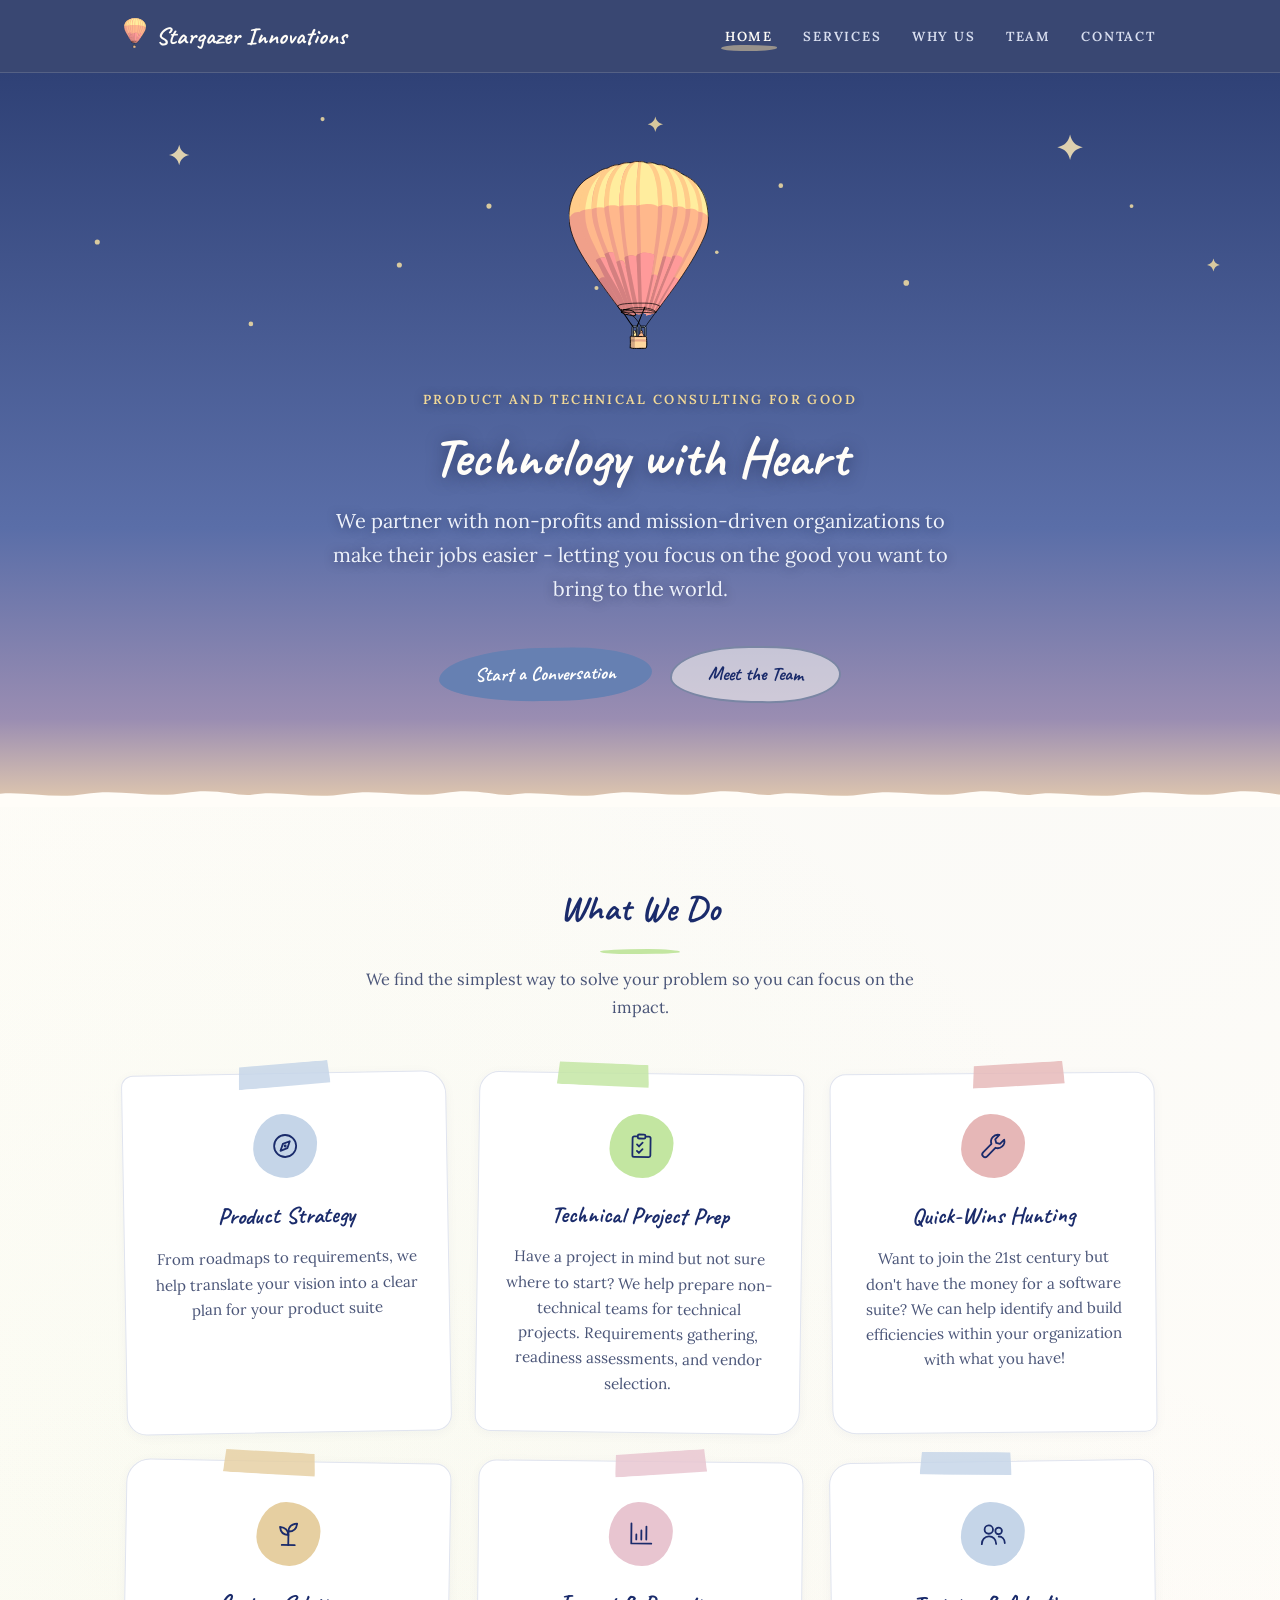
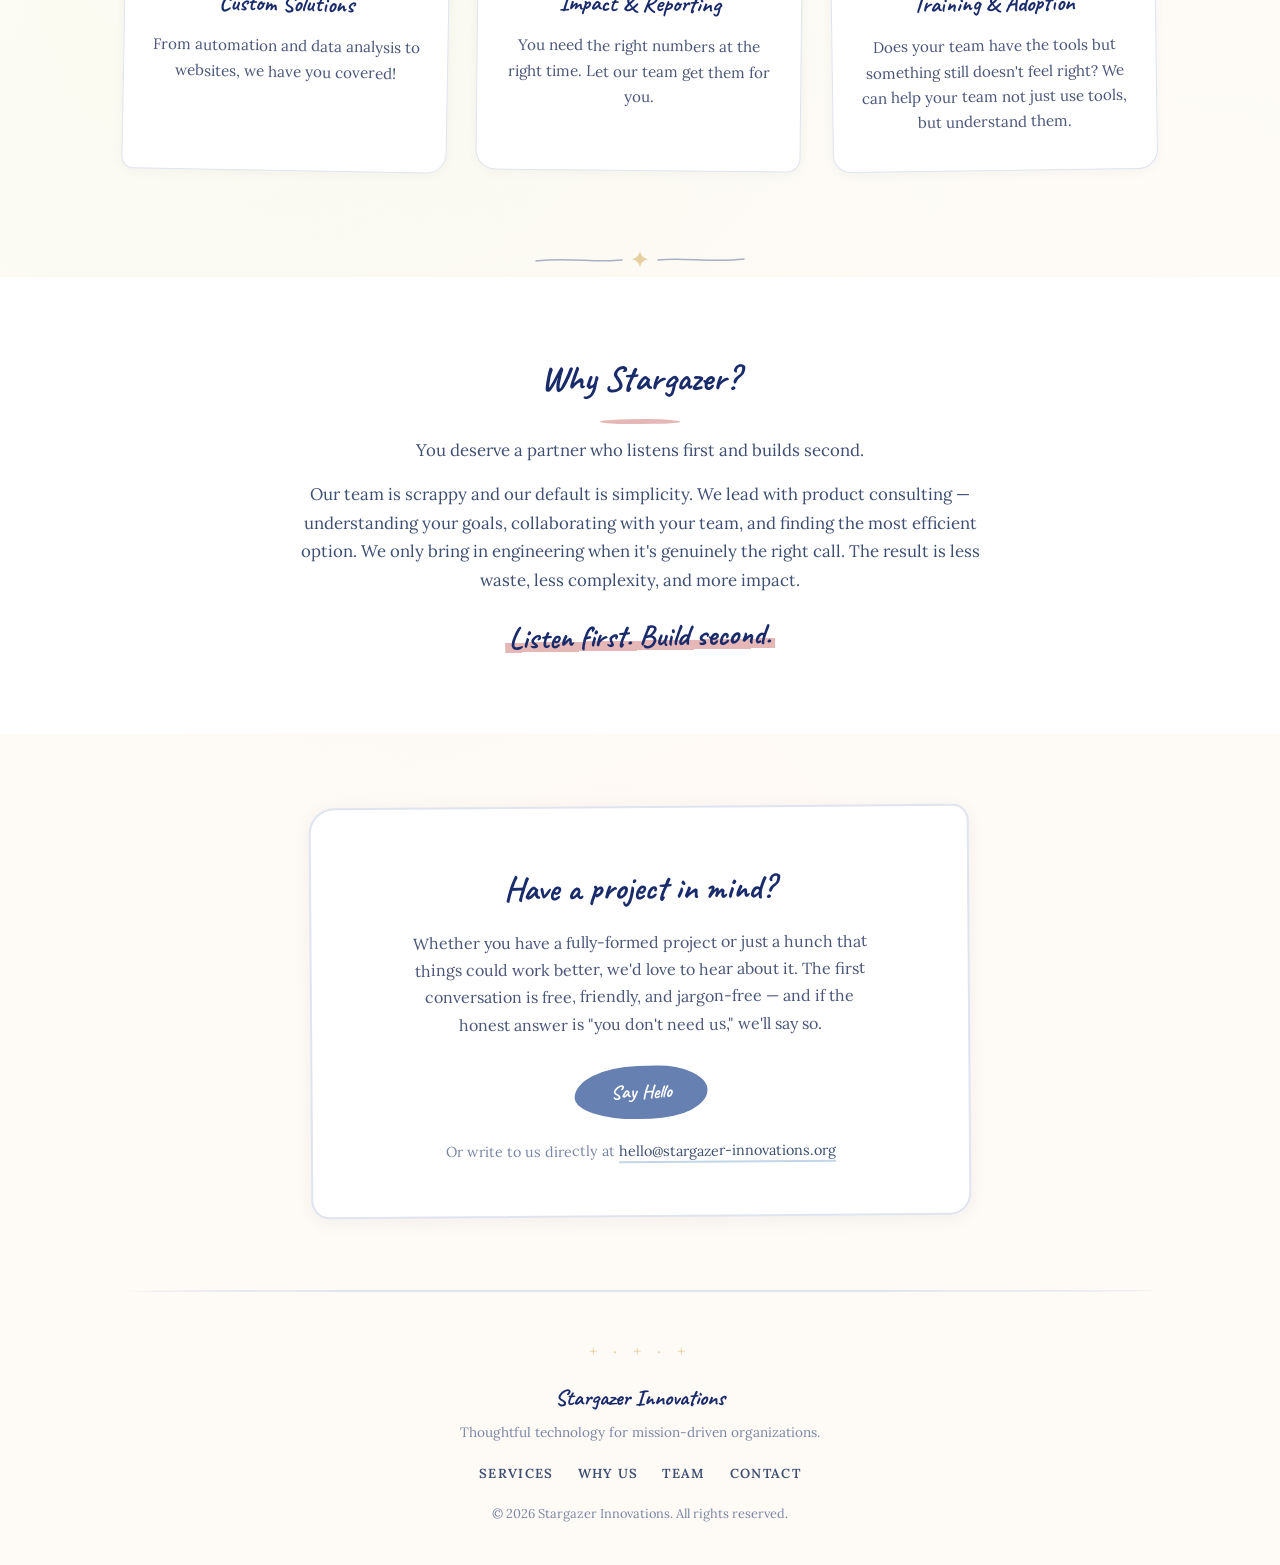
==== index.html @ 3561810f "Update index.html Updating Why Stargazer" ====
<!DOCTYPE html>
<html lang="en">
<head>
  <meta charset="UTF-8">
  <meta name="viewport" content="width=device-width, initial-scale=1.0">
  <title>Stargazer Innovations — Thoughtful Tech for Mission-Driven Organizations</title>
  <meta name="description" content="Stargazer Innovations is a technical consulting firm helping non-profits turn vision into reality through product strategy and purposeful technology.">
  <link rel="canonical" href="https://stargazer-innovations.org/">
  <meta property="og:type" content="website">
  <meta property="og:site_name" content="Stargazer Innovations">
  <meta property="og:title" content="Stargazer Innovations — Thoughtful Tech for Mission-Driven Organizations">
  <meta property="og:description" content="A technical consulting firm helping non-profits turn vision into reality through product strategy and purposeful technology.">
  <meta property="og:url" content="https://stargazer-innovations.org/">
  <link rel="icon" type="image/svg+xml" href="images/logo-placeholder.svg">
  <link rel="preconnect" href="https://fonts.googleapis.com">
  <link rel="preconnect" href="https://fonts.gstatic.com" crossorigin>
  <link href="https://fonts.googleapis.com/css2?family=Caveat:wght@400;700&family=Lora:ital,wght@0,400;0,600;0,700;1,400&display=swap" rel="stylesheet">
  <link rel="stylesheet" href="css/style.css">
</head>
<body>

  <a class="skip-link" href="#main">Skip to content</a>

  <!-- ========== Nav ========== -->
  <header>
    <nav class="site-nav" aria-label="Main">
      <a href="index.html" class="logo">
        <img src="images/logo-placeholder.svg" alt="">
        <span>Stargazer Innovations</span>
      </a>
      <ul class="nav-links">
        <li><a href="index.html" aria-current="page">Home</a></li>
        <li><a href="#services">Services</a></li>
        <li><a href="#why">Why Us</a></li>
        <li><a href="team.html">Team</a></li>
        <li><a href="#contact">Contact</a></li>
      </ul>
    </nav>
  </header>

  <main id="main">

  <!-- ========== Hero ========== -->
  <section class="hero">
    <div class="hero-stars" aria-hidden="true">
      <svg viewBox="0 0 1000 300" preserveAspectRatio="xMidYMin meet" xmlns="http://www.w3.org/2000/svg">
        <path class="star star--bright" d="M140 56 C141 60.6 143.4 63 148 64 C143.4 65 141 67.4 140 72 C139 67.4 136.6 65 132 64 C136.6 63 139 60.6 140 56 Z"/>
        <path class="star" d="M512 34 C512.7 37.4 514.5 39.2 518 40 C514.5 40.8 512.7 42.6 512 46 C511.3 42.6 509.5 40.8 506 40 C509.5 39.2 511.3 37.4 512 34 Z"/>
        <path class="star star--bright" d="M836 48 C837.2 53.7 840.2 56.7 846 58 C840.2 59.3 837.2 62.3 836 68 C834.8 62.3 831.8 59.3 826 58 C831.8 56.7 834.8 53.7 836 48 Z"/>
        <path class="star" d="M948 145 C948.6 147.9 950.1 149.4 953 150 C950.1 150.6 948.6 152.1 948 155 C947.4 152.1 945.9 150.6 943 150 C945.9 149.4 947.4 147.9 948 145 Z"/>
        <circle class="star" cx="76" cy="132" r="2"/>
        <circle class="star" cx="252" cy="36" r="1.6"/>
        <circle class="star" cx="382" cy="104" r="2"/>
        <circle class="star" cx="610" cy="88" r="1.8"/>
        <circle class="star" cx="708" cy="164" r="2.2"/>
        <circle class="star" cx="884" cy="104" r="1.5"/>
        <circle class="star" cx="466" cy="168" r="1.6"/>
        <circle class="star" cx="196" cy="196" r="1.8"/>
        <circle class="star" cx="560" cy="140" r="1.4"/>
        <circle class="star" cx="312" cy="150" r="2"/>
      </svg>
    </div>
    <div class="hero-clouds" aria-hidden="true">
      <svg width="0" height="0" style="position:absolute" xmlns="http://www.w3.org/2000/svg">
      <defs>
        <linearGradient id="cloud-grad-1" x1="0" y1="0" x2="0" y2="1">
          <stop offset="0" stop-color="#B3A8B1"/>
          <stop offset="0.55" stop-color="#CCBBBA"/>
          <stop offset="1" stop-color="#DEC5B2"/>
        </linearGradient>
        <linearGradient id="cloud-grad-2" x1="0" y1="0" x2="0" y2="1">
          <stop offset="0" stop-color="#ABA3B0"/>
          <stop offset="0.55" stop-color="#BFB3B8"/>
          <stop offset="1" stop-color="#D5BFB1"/>
        </linearGradient>
        <linearGradient id="cloud-grad-3" x1="0" y1="0" x2="0" y2="1">
          <stop offset="0" stop-color="#B1A7B3"/>
          <stop offset="0.55" stop-color="#C7B7BB"/>
          <stop offset="1" stop-color="#D9C1B3"/>
        </linearGradient>
        <linearGradient id="cloud-grad-4" x1="0" y1="0" x2="0" y2="1">
          <stop offset="0" stop-color="#A19BAC"/>
          <stop offset="0.55" stop-color="#B0A7B2"/>
          <stop offset="1" stop-color="#C8B6AE"/>
        </linearGradient>
        <linearGradient id="cloud-grad-5" x1="0" y1="0" x2="0" y2="1">
          <stop offset="0" stop-color="#A6A0B1"/>
          <stop offset="0.55" stop-color="#B7ADB8"/>
          <stop offset="1" stop-color="#CDBAB2"/>
        </linearGradient>
        <linearGradient id="cloud-grad-6" x1="0" y1="0" x2="0" y2="1">
          <stop offset="0" stop-color="#ADA1B3"/>
          <stop offset="0.55" stop-color="#BAABB8"/>
          <stop offset="1" stop-color="#CBB6B3"/>
        </linearGradient>
        <linearGradient id="cloud-grad-7" x1="0" y1="0" x2="0" y2="1">
          <stop offset="0" stop-color="#8F8DA4"/>
          <stop offset="0.55" stop-color="#9894A8"/>
          <stop offset="1" stop-color="#B3A6A8"/>
        </linearGradient>
        <linearGradient id="cloud-grad-8" x1="0" y1="0" x2="0" y2="1">
          <stop offset="0" stop-color="#8E90AD"/>
          <stop offset="0.55" stop-color="#9596B0"/>
          <stop offset="1" stop-color="#ACA4AE"/>
        </linearGradient>
        <linearGradient id="cloud-grad-9" x1="0" y1="0" x2="0" y2="1">
          <stop offset="0" stop-color="#7D82A4"/>
          <stop offset="0.55" stop-color="#8186A6"/>
          <stop offset="1" stop-color="#9894A6"/>
        </linearGradient>
        <linearGradient id="cloud-grad-giant" x1="0" y1="0" x2="0" y2="1">
          <stop offset="0" stop-color="#B5AAB2"/>
          <stop offset="0.55" stop-color="#D0BFBC"/>
          <stop offset="1" stop-color="#E1C7B2"/>
        </linearGradient>
      </defs>
        <symbol id="cloud-shape" viewBox="0 0 140 60">
          <path d="M18 48 C 9 48 3 41 5 34 C 7 28 13 24 19 25 C 19 16 27 9 36 11 C 40 4 51 2 58 8 C 64 3 75 4 80 11 C 89 8 99 13 100 22 C 108 22 115 28 114 36 C 113 44 105 48 97 47 C 84 51 40 51 18 48 Z" stroke-width="1.5" stroke-linecap="round" stroke-linejoin="round"/>
        </symbol>
      </svg>
      <div class="hero-cloud hero-cloud--1"><svg viewBox="0 0 140 60"><use href="#cloud-shape"/></svg></div>
      <div class="hero-cloud hero-cloud--2"><svg viewBox="0 0 140 60"><use href="#cloud-shape"/></svg></div>
      <div class="hero-cloud hero-cloud--3"><svg viewBox="0 0 140 60"><use href="#cloud-shape"/></svg></div>
      <div class="hero-cloud hero-cloud--4"><svg viewBox="0 0 140 60"><use href="#cloud-shape"/></svg></div>
      <div class="hero-cloud hero-cloud--5"><svg viewBox="0 0 140 60"><use href="#cloud-shape"/></svg></div>
      <div class="hero-cloud hero-cloud--6"><svg viewBox="0 0 140 60"><use href="#cloud-shape"/></svg></div>
      <div class="hero-cloud hero-cloud--7"><svg viewBox="0 0 140 60"><use href="#cloud-shape"/></svg></div>
      <div class="hero-cloud hero-cloud--8"><svg viewBox="0 0 140 60"><use href="#cloud-shape"/></svg></div>
      <div class="hero-cloud hero-cloud--9"><svg viewBox="0 0 140 60"><use href="#cloud-shape"/></svg></div>
      <div class="hero-cloud hero-cloud--giant"><svg viewBox="0 0 140 60"><use href="#cloud-shape"/></svg></div>
    </div>
    <img
      src="images/logo-placeholder.svg"
      alt="A hand-drawn hot air balloon drifting upward"
      class="balloon-logo"
    >
    <p class="kicker">Product and Technical consulting for Good</p>
    <h1>Technology with Heart</h1>
    <p class="tagline">
      We partner with non-profits and mission-driven organizations to make their jobs easier 
      - letting you focus on the good you want to bring to the world.
    </p>
    <div class="hero-actions">
      <a href="#contact" class="cta-btn">Start a Conversation</a>
      <a href="team.html" class="cta-btn cta-btn--ghost">Meet the Team</a>
    </div>
  </section>

  <!-- ========== Services ========== -->
  <section class="services" id="services">
    <div class="container">
      <h2 class="section-title">What We Do</h2>
      <p class="section-lede">
        We find the simplest way to solve your problem so you can focus on the impact.
      </p>
      <div class="card-grid">

        <div class="card">
          <div class="icon" aria-hidden="true">
            <svg viewBox="0 0 32 32" fill="none" stroke="currentColor" stroke-width="1.8" stroke-linecap="round" stroke-linejoin="round">
              <circle cx="16" cy="16" r="11"/>
              <path d="M20.7 11.3 L18.2 18.2 L11.3 20.7 L13.8 13.8 Z"/>
              <circle cx="16" cy="16" r="0.6" fill="currentColor"/>
            </svg>
          </div>
          <h3>Product Strategy</h3>
          <p>
            From roadmaps to requirements, we help translate 
            your vision into a clear plan for your product suite
          </p>
        </div>

        <div class="card">
          <div class="icon" aria-hidden="true">
            <svg viewBox="0 0 32 32" fill="none" stroke="currentColor" stroke-width="1.8" stroke-linecap="round" stroke-linejoin="round">
              <path d="M11.5 6.5 H8.6 C7.7 6.5 7 7.2 7 8.1 V25.4 C7 26.3 7.7 27 8.6 27 H23.4 C24.3 27 25 26.3 25 25.4 V8.1 C25 7.2 24.3 6.5 23.4 6.5 H20.5"/>
              <rect x="12.2" y="4.5" width="7.6" height="4" rx="1.3"/>
              <path d="M11.5 14.5 l2 2 l3.6 -3.8"/>
              <path d="M11.5 21 l2 2 l3.6 -3.8"/>
            </svg>
          </div>
          <h3>Technical Project Prep</h3>
          <p>
            Have a project in mind but not sure where to start? 
            We help prepare non-technical teams for technical projects. 
            Requirements gathering, readiness assessments, and vendor selection.
          </p>
        </div>

        <div class="card">
          <div class="icon" aria-hidden="true">
            <svg viewBox="0 0 32 32" fill="none" stroke="currentColor" stroke-width="1.8" stroke-linecap="round" stroke-linejoin="round">
              <path d="M27.2 9.8 a6.8 6.8 0 0 1 -8.9 8 L10 26.2 a2.8 2.8 0 0 1 -4 -4 l8.4 -8.3 a6.8 6.8 0 0 1 8 -8.9 l-4.2 4.3 1 3.7 3.7 1 Z"/>
            </svg>
          </div>
          <h3>Quick-Wins Hunting</h3>
          <p>
            Want to join the 21st century but don't have the money 
            for a software suite? We can help identify and build 
            efficiencies within your organization with what you have!
          </p>
        </div>

        <div class="card">
          <div class="icon" aria-hidden="true">
            <svg viewBox="0 0 32 32" fill="none" stroke="currentColor" stroke-width="1.8" stroke-linecap="round" stroke-linejoin="round">
              <path d="M16 27 C 16 21 16 17 16 13.5"/>
              <path d="M16 17 C 11.2 17 8 14 7.5 9 C 12.3 9.5 15.6 12.2 16 17 Z"/>
              <path d="M16 13.5 C 16 9 19 6 24.5 5.5 C 24 11 20.5 13.5 16 13.5 Z"/>
              <path d="M9.5 27 h13"/>
            </svg>
          </div>
          <h3>Custom Solutions</h3>
          <p>
            From automation and data analysis to websites, 
            we have you covered!
          </p>
        </div>

        <div class="card">
          <div class="icon" aria-hidden="true">
            <svg viewBox="0 0 32 32" fill="none" stroke="currentColor" stroke-width="1.8" stroke-linecap="round" stroke-linejoin="round">
              <path d="M6.5 5.5 V25.5 H26.5"/>
              <path d="M11.5 21.5 v-5"/>
              <path d="M16.5 21.5 v-9"/>
              <path d="M21.5 21.5 v-13"/>
            </svg>
          </div>
          <h3>Impact &amp; Reporting</h3>
          <p>
            You need the right numbers at the right time. 
            Let our team get them for you.
          </p>
        </div>

        <div class="card">
          <div class="icon" aria-hidden="true">
            <svg viewBox="0 0 32 32" fill="none" stroke="currentColor" stroke-width="1.8" stroke-linecap="round" stroke-linejoin="round">
              <circle cx="12" cy="11.5" r="4.2"/>
              <path d="M4.8 26 C 4.8 21.3 7.9 18.3 12 18.3 C 16.1 18.3 19.2 21.3 19.2 26"/>
              <circle cx="21.8" cy="13" r="3.3"/>
              <path d="M21.8 18.6 C 25.3 18.6 27.8 21.4 27.8 25.2"/>
            </svg>
          </div>
          <h3>Training &amp; Adoption</h3>
          <p>
            Does your team have the tools but something still 
            doesn't feel right? We can help your team not just 
            use tools, but understand them.
          </p>
        </div>

      </div>
    </div>
  </section>

  <div class="sparkle-divider" aria-hidden="true">
    <svg viewBox="0 0 220 26" fill="none" xmlns="http://www.w3.org/2000/svg">
      <path d="M6 14 C 38 10, 66 16, 92 13" stroke="currentColor" stroke-width="1.5" stroke-linecap="round"/>
      <path d="M128 13 C 154 10, 182 16, 214 12" stroke="currentColor" stroke-width="1.5" stroke-linecap="round"/>
      <path class="divider-star" d="M110 4 C 111 8.7 113.4 11.1 118 12.2 C 113.4 13.3 111 15.7 110 20.4 C 109 15.7 106.6 13.3 102 12.2 C 106.6 11.1 109 8.7 110 4 Z"/>
    </svg>
  </div>

  <!-- ========== Why Us ========== -->
  <section class="why" id="why">
    <div class="container">
      <h2 class="section-title">Why Stargazer?</h2>
      <div class="why-content">
        <p>
          You deserve a partner 
          who listens first and builds second.
        </p>
        <p>
          Our team is scrappy and our default is simplicity. We lead with product 
          consulting — understanding your goals, collaborating with your team, and 
          finding the most efficient option. We only bring in engineering 
          when it's genuinely the right call. The result is less waste, less complexity, and more impact.
        </p>
        <p class="why-motto"><span class="underline-salmon">Listen first. Build second.</span></p>
      </div>
    </div>
  </section>

  <!-- ========== Contact ========== -->
  <section class="contact" id="contact">
    <div class="container">
      <div class="contact-card">
        <h2>Have a project in mind?</h2>
        <p>
          Whether you have a fully-formed project or just a hunch that things could work better, 
          we'd love to hear about it. The first conversation is free, friendly, and jargon-free 
          — and if the honest answer is "you don't need us," we'll say so.
        </p>
        <a href="mailto:hello@stargazer-innovations.org" class="cta-btn">Say Hello</a>
        <span class="email-note">
          Or write to us directly at
          <a href="mailto:hello@stargazer-innovations.org">hello@stargazer-innovations.org</a>
        </span>
      </div>
    </div>
  </section>

  </main>

  <!-- ========== Footer ========== -->
  <footer class="site-footer">
    <div class="footer-stars" aria-hidden="true">+ &middot; + &middot; +</div>
    <p class="footer-wordmark">Stargazer Innovations</p>
    <p class="footer-tagline">Thoughtful technology for mission-driven organizations.</p>
    <ul class="footer-nav">
      <li><a href="index.html#services">Services</a></li>
      <li><a href="index.html#why">Why Us</a></li>
      <li><a href="team.html">Team</a></li>
      <li><a href="mailto:hello@stargazer-innovations.org">Contact</a></li>
    </ul>
    <p class="copyright">&copy; 2026 Stargazer Innovations. All rights reserved.</p>
  </footer>

</body>
</html>
---- css/style.css ----
/* ===== Palette (Squeak/Smalltalk 6.0 Morphic) ===== */
:root {
  --green:       #c3e6a1;  /* Workspace */
  --orange:      #e6cfa1;  /* Transcript */
  --pink:        #e8c5d0;  /* Browser */
  --blue:        #c5d5e8;  /* Inspector */
  --salmon:      #e6b7b7;  /* Debugger */
  --cream:       #FFFDF8;
  --midnight:    #1A2B6B;
  --midnight-light: #3D4E72;
  --midnight-muted: #4A5578;
  --midnight-faded: #7A86A4;
  --midnight-ghost: #A8B0C8;
  --blue-hover:  #6680b2;  /* Squeak focus ring */
  --blue-active: #5570a0;  /* CTA hover */
  --green-dark:  #9cca82;
  --divider:     #e0e4ef;
  --white:       #FFFFFF;

  --font-main: 'Lora', serif;
  --font-accent: 'Caveat', cursive;

  --max-width: 1080px;
  --nav-height: 72px;
}

/* ===== Reset & Base ===== */
*, *::before, *::after {
  margin: 0;
  padding: 0;
  box-sizing: border-box;
}

html {
  scroll-behavior: smooth;
  scroll-padding-top: calc(var(--nav-height) + 16px);
}

body {
  font-family: var(--font-main);
  color: var(--midnight);
  background: var(--cream);
  background-image:
    radial-gradient(circle at 20% 50%, rgba(195, 230, 161, 0.08) 0%, transparent 50%),
    radial-gradient(circle at 80% 20%, rgba(197, 213, 232, 0.08) 0%, transparent 50%),
    radial-gradient(circle at 50% 80%, rgba(230, 183, 183, 0.06) 0%, transparent 50%);
  line-height: 1.7;
  -webkit-font-smoothing: antialiased;
}

::selection {
  background: var(--blue);
  color: var(--midnight);
}

img {
  max-width: 100%;
  display: block;
}

a {
  color: var(--midnight);
  text-decoration: none;
  transition: color 0.2s;
}

a:hover {
  color: var(--blue-hover);
}

:focus-visible {
  outline: 2px solid var(--blue-hover);
  outline-offset: 3px;
  border-radius: 4px;
}

/* ===== Utility ===== */
.container {
  max-width: var(--max-width);
  margin: 0 auto;
  padding: 0 24px;
}

.sr-only {
  position: absolute;
  width: 1px;
  height: 1px;
  padding: 0;
  margin: -1px;
  overflow: hidden;
  clip: rect(0, 0, 0, 0);
  border: 0;
}

.skip-link {
  position: absolute;
  top: -48px;
  left: 16px;
  z-index: 100;
  padding: 10px 18px;
  background: var(--cream);
  color: var(--midnight);
  border-radius: 8px 14px 10px 12px;
  font-size: 0.9rem;
  transition: top 0.2s;
}

.skip-link:focus {
  top: 12px;
  color: var(--midnight);
}

/* ===== Navigation ===== */
header {
  position: sticky;
  top: 0;
  z-index: 50;
  background: rgba(41, 56, 102, 0.92);
  backdrop-filter: blur(8px);
  -webkit-backdrop-filter: blur(8px);
  border-bottom: 1px solid rgba(255, 253, 248, 0.14);
}

.site-nav {
  height: var(--nav-height);
  display: flex;
  align-items: center;
  justify-content: space-between;
  padding: 0 24px;
  max-width: var(--max-width);
  margin: 0 auto;
}

.site-nav .logo {
  display: flex;
  align-items: center;
  gap: 10px;
  font-family: var(--font-accent);
  font-weight: 700;
  font-size: 1.5rem;
  color: var(--cream);
}

.site-nav .logo:hover {
  color: #f2d998;
}

.site-nav .logo img {
  height: 30px;
  width: auto;
  object-fit: contain;
  transform: translateY(-3px);
}

.site-nav .nav-links {
  list-style: none;
  display: flex;
  align-items: center;
  gap: 30px;
}

.site-nav .nav-links a {
  font-family: var(--font-main);
  font-weight: 600;
  font-size: 0.82rem;
  letter-spacing: 0.14em;
  text-transform: uppercase;
  color: #d9dff0;
  position: relative;
  padding: 4px 0;
}

.site-nav .nav-links a:hover {
  color: var(--cream);
}

.site-nav .nav-links a::after {
  content: '';
  position: absolute;
  bottom: -2px;
  left: -4px;
  right: -4px;
  height: 6px;
  background: var(--blue);
  opacity: 0;
  border-radius: 40% 60% 50% 40% / 60% 40% 60% 50%;
  transition: opacity 0.3s;
  z-index: -1;
}

.site-nav .nav-links a:hover::after {
  opacity: 0.45;
}

.site-nav .nav-links a[aria-current="page"] {
  color: var(--cream);
}

.site-nav .nav-links a[aria-current="page"]::after {
  opacity: 0.55;
  background: var(--orange);
}

/* ===== Hero ===== */
.hero {
  text-align: center;
  padding: 88px 24px 104px;
  position: relative;
  isolation: isolate;
  overflow: hidden;
  background: linear-gradient(180deg, #2f4176 0%, #5a6ea8 62%, #9a8db2 88%, #e5ccae 100%);
  --cloud-overshoot: 490px;
  --cloud-overshoot-giant: 720px;
}

/* Hand-drawn cream horizon along the bottom of the sky */
.hero::after {
  content: '';
  position: absolute;
  left: 0;
  right: 0;
  bottom: 0;
  height: 26px;
  background: url("data:image/svg+xml,%3Csvg xmlns='http://www.w3.org/2000/svg' viewBox='0 0 260 26'%3E%3Cpath d='M0 26 V14 C30 8 60 19 95 13 C130 7 160 18 195 12 C225 7 245 15 260 14 V26 Z' fill='%23FFFDF8'/%3E%3C/svg%3E") repeat-x bottom;
  background-size: 260px 26px;
  pointer-events: none;
}

/* First stars of the evening, behind the clouds */
.hero-stars {
  position: absolute;
  inset: 0;
  z-index: -2;
  pointer-events: none;
  user-select: none;
}

.hero-stars svg {
  display: block;
  width: 100%;
  height: auto;
}

.hero-stars .star {
  fill: #f4dfa2;
  opacity: 0.85;
  animation: star-twinkle 4.2s ease-in-out infinite;
}

.hero-stars .star--bright {
  fill: #fbe9b7;
}

/* Every star twinkles on its own period and phase — no unison */
.hero-stars .star:nth-child(1)  { animation-duration: 4.7s; animation-delay: -1.3s; }
.hero-stars .star:nth-child(2)  { animation-duration: 6.1s; animation-delay: -3.9s; }
.hero-stars .star:nth-child(3)  { animation-duration: 5.3s; animation-delay: -0.6s; }
.hero-stars .star:nth-child(4)  { animation-duration: 7.2s; animation-delay: -2.8s; }
.hero-stars .star:nth-child(5)  { animation-duration: 3.9s; animation-delay: -1.9s; }
.hero-stars .star:nth-child(6)  { animation-duration: 6.6s; animation-delay: -4.7s; }
.hero-stars .star:nth-child(7)  { animation-duration: 4.4s; animation-delay: -3.1s; }
.hero-stars .star:nth-child(8)  { animation-duration: 5.8s; animation-delay: -0.9s; }
.hero-stars .star:nth-child(9)  { animation-duration: 7.6s; animation-delay: -5.2s; }
.hero-stars .star:nth-child(10) { animation-duration: 4.1s; animation-delay: -2.3s; }
.hero-stars .star:nth-child(11) { animation-duration: 6.3s; animation-delay: -1.6s; }
.hero-stars .star:nth-child(12) { animation-duration: 5.1s; animation-delay: -4.2s; }
.hero-stars .star:nth-child(13) { animation-duration: 6.9s; animation-delay: -0.4s; }
.hero-stars .star:nth-child(14) { animation-duration: 4.9s; animation-delay: -2.9s; }

@keyframes star-twinkle {
  0%, 100% { opacity: 0.3; }
  50%      { opacity: 0.95; }
}

/* Drifting clouds behind the hero content */
.hero-clouds {
  position: absolute;
  inset: 0;
  z-index: -1;
  pointer-events: none;
  user-select: none;
}

/* Each cloud spawns just past its own width off-screen, so slow clouds
   don't waste visible-schedule time creeping through a shared dead zone */
.hero-cloud {
  position: absolute;
  animation: 540s linear infinite;
  will-change: transform;
}

/* Depth fade is painted in, not composited: solid pre-blended shades mean
   overlaps resolve purely by z-order, with no see-through stacking */
.hero-cloud svg {
  display: block;
  width: 100%;
  height: auto;
  fill: var(--cloud-fill, #D2C0BC);
  stroke: var(--cloud-stroke, #3D4E72);
}

/* Nearer (larger) clouds must always paint over farther (smaller) ones,
   so z-index follows the size ladder — DOM order can't be trusted for depth. */

/* A cloudy day: nine clouds share one 540s master period with entries
   staggered 60s apart — phase-locked, so the sky never empties and is
   usually 3-4 deep. Crossing time is inversely proportional to size
   (crossing seconds = 40500 / width): the 450px cloud drifts across in
   110 seconds, the 82px one creeps for over eight minutes. Sizes step
   geometrically (~1.4x) so each depth plane reads distinctly; repeated
   sizes are mirrored so they don't read as clones. */
.hero-cloud--1 {
  width: 450px;
  z-index: 9;
  left: -470px;
  top: 14%;
  --cloud-fill: url(#cloud-grad-1);
  --cloud-stroke: #3D4E73;
  animation-name: cloud-cross-450;
  animation-delay: -28s;
}

.hero-cloud--2 {
  width: 320px;
  z-index: 8;
  left: -340px;
  top: 38%;
  --cloud-fill: url(#cloud-grad-2);
  --cloud-stroke: #405178;
  animation-name: cloud-cross-320;
  animation-delay: -426s;
}

.hero-cloud--3 {
  width: 320px;
  z-index: 8;
  left: -340px;
  top: 68%;
  --cloud-fill: url(#cloud-grad-3);
  --cloud-stroke: #47567B;
  animation-name: cloud-cross-320;
  animation-delay: -186s;
}

.hero-cloud--4 {
  width: 230px;
  z-index: 7;
  left: -250px;
  top: 22%;
  --cloud-fill: url(#cloud-grad-4);
  --cloud-stroke: #3F5179;
  animation-name: cloud-cross-230;
  animation-delay: -6s;
}

.hero-cloud--5 {
  width: 230px;
  z-index: 7;
  left: -250px;
  top: 55%;
  --cloud-fill: url(#cloud-grad-5);
  --cloud-stroke: #465780;
  animation-name: cloud-cross-230;
  animation-delay: -306s;
}

.hero-cloud--6 {
  width: 165px;
  z-index: 6;
  left: -185px;
  top: 76%;
  --cloud-fill: url(#cloud-grad-6);
  --cloud-stroke: #60668B;
  animation-name: cloud-cross-165;
  animation-delay: -486s;
}

.hero-cloud--7 {
  width: 165px;
  z-index: 6;
  left: -185px;
  top: 12%;
  --cloud-fill: url(#cloud-grad-7);
  --cloud-stroke: #3E4F7B;
  animation-name: cloud-cross-165;
  animation-delay: -126s;
}

.hero-cloud--8 {
  width: 115px;
  z-index: 5;
  left: -135px;
  top: 47%;
  --cloud-fill: url(#cloud-grad-8);
  --cloud-stroke: #4A5C8B;
  animation-name: cloud-cross-115;
  animation-delay: -366s;
}

.hero-cloud--9 {
  width: 82px;
  z-index: 4;
  left: -102px;
  top: 30%;
  --cloud-fill: url(#cloud-grad-9);
  --cloud-stroke: #455888;
  animation-name: cloud-cross-82;
  animation-delay: -246s;
}

/* Mirror the size-twins */
.hero-cloud--3 svg,
.hero-cloud--5 svg,
.hero-cloud--7 svg {
  transform: scaleX(-1);
}

/* Stop %% = (27000 / width) / 360s */
@keyframes cloud-cross-450 {
  0%     { transform: translateX(0); }
  20.4%  { transform: translateX(calc(100vw + var(--cloud-overshoot, 490px))); }
  100%   { transform: translateX(calc(100vw + var(--cloud-overshoot, 490px))); }
}

@keyframes cloud-cross-320 {
  0%     { transform: translateX(0); }
  23.3%  { transform: translateX(calc(100vw + var(--cloud-overshoot, 490px))); }
  100%   { transform: translateX(calc(100vw + var(--cloud-overshoot, 490px))); }
}

@keyframes cloud-cross-230 {
  0%     { transform: translateX(0); }
  32.5%  { transform: translateX(calc(100vw + var(--cloud-overshoot, 490px))); }
  100%   { transform: translateX(calc(100vw + var(--cloud-overshoot, 490px))); }
}

@keyframes cloud-cross-165 {
  0%     { transform: translateX(0); }
  45.6%  { transform: translateX(calc(100vw + var(--cloud-overshoot, 490px))); }
  100%   { transform: translateX(calc(100vw + var(--cloud-overshoot, 490px))); }
}

@keyframes cloud-cross-115 {
  0%     { transform: translateX(0); }
  65.3%  { transform: translateX(calc(100vw + var(--cloud-overshoot, 490px))); }
  100%   { transform: translateX(calc(100vw + var(--cloud-overshoot, 490px))); }
}

@keyframes cloud-cross-82 {
  0%     { transform: translateX(0); }
  91.4%  { transform: translateX(calc(100vw + var(--cloud-overshoot, 490px))); }
  100%   { transform: translateX(calc(100vw + var(--cloud-overshoot, 490px))); }
}

/* The rare giant: a step above everything. It drifts across during the
   first 14% of a 5-minute loop, then waits off-screen — one element, so
   two giants can never be on screen at once. */
.hero-cloud--giant {
  width: 640px;
  z-index: 10;
  top: -2%;
  left: -660px;
  --cloud-fill: url(#cloud-grad-giant);
  --cloud-stroke: #3D4E72;
  animation-name: cloud-drift-rare;
  animation-duration: 450s;
  animation-delay: -360s;
}

@keyframes cloud-drift-rare {
  0%   { transform: translateX(0); }
  14%  { transform: translateX(calc(100vw + var(--cloud-overshoot-giant, 720px))); }
  100% { transform: translateX(calc(100vw + var(--cloud-overshoot-giant, 720px))); }
}

@keyframes cloud-drift {
  from { transform: translateX(0); }
  to   { transform: translateX(calc(100vw + 680px)); }
}

.hero .kicker {
  font-size: 0.82rem;
  font-weight: 600;
  letter-spacing: 0.18em;
  text-transform: uppercase;
  color: #f2d998;
  margin-bottom: 14px;
  text-shadow: 0 1px 8px rgba(26, 32, 68, 0.5);
}

.hero h1 {
  font-family: var(--font-accent);
  font-size: clamp(2.2rem, 5vw, 3.4rem);
  font-weight: 700;
  margin-bottom: 16px;
  color: var(--cream);
  line-height: 1.15;
  text-shadow: 0 2px 16px rgba(26, 32, 68, 0.55);
}

.hero .tagline {
  font-size: clamp(1.05rem, 2.5vw, 1.25rem);
  max-width: 620px;
  margin: 0 auto 40px;
  color: #eef2fb;
  text-shadow: 0 1px 10px rgba(26, 32, 68, 0.5);
}

.hero .balloon-logo {
  width: 140px;
  height: auto;
  margin: 0 auto 40px;
  transform: rotate(-2deg);
  animation: balloon-drift 10s ease-in-out infinite;
}

@keyframes balloon-drift {
  0%, 100% { transform: rotate(-2deg) translate(0, 0); }
  25%      { transform: rotate(-0.6deg) translate(6px, -13px); }
  50%      { transform: rotate(0.8deg) translate(-3px, -24px); }
  75%      { transform: rotate(-1.2deg) translate(-8px, -10px); }
}

.hero-actions {
  display: flex;
  justify-content: center;
  align-items: center;
  flex-wrap: wrap;
  gap: 18px;
}

/* ===== Buttons ===== */
.cta-btn {
  display: inline-block;
  padding: 14px 36px;
  background: var(--blue-hover);
  color: var(--white);
  border-radius: 50% 40% 45% 50% / 60% 50% 55% 45%;
  font-family: var(--font-accent);
  font-weight: 700;
  font-size: 1.2rem;
  line-height: 1.3;
  transition: background 0.2s, transform 0.2s, box-shadow 0.2s;
  transform: rotate(-1deg);
}

.cta-btn:hover {
  background: var(--blue-active);
  color: var(--white);
  transform: rotate(0deg) translateY(-2px);
  box-shadow: 0 6px 18px rgba(85, 112, 160, 0.25);
}

.cta-btn--ghost {
  background: rgba(255, 253, 248, 0.55);
  color: var(--midnight);
  border: 2px solid var(--midnight-faded);
  transform: rotate(0.8deg);
}

.cta-btn--ghost:hover {
  background: var(--cream);
  color: var(--midnight);
  border-color: var(--blue-hover);
  box-shadow: none;
}

/* ===== Section Shared ===== */
section {
  padding: 72px 0;
}

.section-title {
  font-family: var(--font-accent);
  font-size: 2.2rem;
  font-weight: 700;
  text-align: center;
  margin-bottom: 12px;
  position: relative;
}

.section-title::after {
  content: '';
  display: block;
  width: 80px;
  height: 5px;
  margin: 10px auto 0;
  border-radius: 60% 40% 50% 30% / 50% 60% 40% 50%;
}

.section-lede {
  text-align: center;
  max-width: 560px;
  margin: 0 auto 52px;
  color: var(--midnight-muted);
  font-size: 1.02rem;
}

/* Color-coded underlines per section */
.services .section-title::after { background: var(--green); }
.why      .section-title::after { background: var(--salmon); }
.team-section .section-title::after { background: var(--orange); }
.contact  .section-title::after { background: var(--blue); }

/* Hand-drawn sparkle dividers between sections */
.sparkle-divider {
  display: flex;
  justify-content: center;
  padding: 4px 0;
  color: var(--midnight-ghost);
  user-select: none;
}

.sparkle-divider svg {
  width: 220px;
  height: 26px;
}

.sparkle-divider .divider-star {
  fill: var(--orange);
  stroke: none;
}

/* ===== Service Cards ===== */
.card-grid {
  display: grid;
  grid-template-columns: repeat(auto-fit, minmax(280px, 1fr));
  gap: 28px;
}

.card {
  background: var(--white);
  padding: 40px 28px 36px;
  text-align: center;
  position: relative;
  border: 1px solid var(--divider);
  box-shadow: 0 2px 12px rgba(26, 43, 107, 0.04);
  transition: transform 0.3s, box-shadow 0.3s;
}

/* A strip of pastel "tape" holding each card to the page */
.card::before {
  content: '';
  position: absolute;
  top: -11px;
  width: 92px;
  height: 24px;
  opacity: 0.82;
  box-shadow: 0 1px 3px rgba(26, 43, 107, 0.1);
  clip-path: polygon(2% 6%, 98% 0%, 100% 94%, 0% 100%);
}

.card:nth-child(1) {
  border-radius: 12px 24px 16px 20px;
  transform: rotate(-1deg);
}
.card:nth-child(2) {
  border-radius: 20px 12px 24px 16px;
  transform: rotate(0.8deg);
}
.card:nth-child(3) {
  border-radius: 16px 20px 12px 24px;
  transform: rotate(-0.5deg);
}
.card:nth-child(4) {
  border-radius: 24px 16px 20px 12px;
  transform: rotate(1deg);
}
.card:nth-child(5) {
  border-radius: 18px 22px 14px 20px;
  transform: rotate(0.6deg);
}
.card:nth-child(6) {
  border-radius: 22px 14px 20px 18px;
  transform: rotate(-0.8deg);
}

.card:nth-child(1)::before {
  background: var(--blue);
  left: 50%;
  transform: translateX(-50%) rotate(-3deg);
}
.card:nth-child(2)::before {
  background: var(--green);
  left: 38%;
  transform: translateX(-50%) rotate(2.5deg);
}
.card:nth-child(3)::before {
  background: var(--salmon);
  left: 58%;
  transform: translateX(-50%) rotate(-2deg);
}
.card:nth-child(4)::before {
  background: var(--orange);
  left: 44%;
  transform: translateX(-50%) rotate(3deg);
}
.card:nth-child(5)::before {
  background: var(--pink);
  left: 56%;
  transform: translateX(-50%) rotate(-3.5deg);
}
.card:nth-child(6)::before {
  background: var(--blue);
  left: 42%;
  transform: translateX(-50%) rotate(2deg);
}

.card:hover {
  box-shadow: 0 8px 28px rgba(26, 43, 107, 0.09);
  transform: rotate(0deg) translateY(-3px);
}

.card .icon {
  width: 64px;
  height: 64px;
  margin: 0 auto 18px;
  display: flex;
  align-items: center;
  justify-content: center;
  color: var(--midnight);
  border-radius: 46% 54% 48% 52% / 55% 45% 55% 45%;
}

.card:nth-child(1) .icon { background: var(--blue); }
.card:nth-child(2) .icon { background: var(--green); }
.card:nth-child(3) .icon { background: var(--salmon); }
.card:nth-child(4) .icon { background: var(--orange); }
.card:nth-child(5) .icon { background: var(--pink); }
.card:nth-child(6) .icon { background: var(--blue); }

.card .icon svg {
  width: 32px;
  height: 32px;
}

.card h3 {
  font-family: var(--font-accent);
  font-size: 1.45rem;
  margin-bottom: 10px;
}

.card p {
  font-size: 0.95rem;
  color: var(--midnight-muted);
  line-height: 1.65;
}

/* ===== Why / Mission ===== */
.why {
  background: var(--white);
}

.why-content {
  max-width: 720px;
  margin: 0 auto;
  text-align: center;
  font-size: 1.05rem;
  color: var(--midnight-light);
}

.why-content p + p {
  margin-top: 16px;
}

.why-motto {
  font-family: var(--font-accent);
  font-size: 1.9rem;
  font-weight: 700;
  color: var(--midnight);
  margin-top: 36px;
  transform: rotate(-1deg);
}

.why-motto .underline-salmon {
  background: linear-gradient(transparent 62%, var(--salmon) 62%, var(--salmon) 88%, transparent 88%);
  padding: 0 4px;
}

/* ===== Contact / CTA ===== */
.contact-card {
  max-width: 660px;
  margin: 0 auto;
  background: var(--white);
  border: 2px solid var(--divider);
  border-radius: 26px 16px 22px 18px;
  padding: 52px 40px;
  text-align: center;
  transform: rotate(-0.4deg);
  box-shadow: 0 4px 20px rgba(26, 43, 107, 0.05);
}

.contact-card h2 {
  font-family: var(--font-accent);
  font-size: 2.1rem;
  font-weight: 700;
  margin-bottom: 12px;
}

.contact-card p {
  color: var(--midnight-muted);
  max-width: 460px;
  margin: 0 auto 28px;
}

.contact-card .email-note {
  display: block;
  margin-top: 20px;
  font-size: 0.9rem;
  color: var(--midnight-faded);
}

.contact-card .email-note a {
  color: var(--midnight-light);
  border-bottom: 2px solid var(--blue);
  padding-bottom: 1px;
}

.contact-card .email-note a:hover {
  color: var(--blue-hover);
}

/* ===== Team Page ===== */
.page-hero {
  padding-bottom: 72px;
}

.team-section {
  padding-top: 32px;
}

.team-grid {
  display: grid;
  grid-template-columns: repeat(auto-fit, minmax(320px, 1fr));
  gap: 40px;
  max-width: 800px;
  margin: 0 auto;
}

.team-card {
  background: var(--white);
  padding: 40px 32px;
  text-align: center;
  box-shadow: 0 4px 20px rgba(0, 0, 0, 0.04);
}

.team-card:nth-child(1) {
  border-radius: 16px 28px 20px 24px;
  transform: rotate(-1deg);
}

.team-card:nth-child(2) {
  border-radius: 24px 16px 28px 20px;
  transform: rotate(0.8deg);
}

.team-card .avatar {
  width: 130px;
  height: 130px;
  margin: 0 auto 20px;
  border-radius: 55% 45% 50% 50% / 50% 55% 45% 50%;
  object-fit: cover;
  border: 3px solid var(--blue);
}

.team-card:nth-child(2) .avatar {
  border-color: var(--green);
  border-radius: 45% 55% 50% 50% / 50% 45% 55% 50%;
}

.team-card h3 {
  font-family: var(--font-accent);
  font-size: 1.6rem;
  margin-bottom: 4px;
}

.team-card .role {
  font-family: var(--font-main);
  font-weight: 600;
  font-size: 0.78rem;
  letter-spacing: 0.16em;
  text-transform: uppercase;
  color: var(--blue-active);
  margin-bottom: 18px;
}

.team-card:nth-child(2) .role {
  color: #6f9c53;
}

.team-card .bio {
  font-size: 0.95rem;
  color: var(--midnight-muted);
  line-height: 1.7;
  text-align: left;
}

/* ===== Footer ===== */
.site-footer {
  text-align: center;
  padding: 48px 24px 40px;
  font-size: 0.85rem;
  color: var(--midnight-faded);
  position: relative;
}

.site-footer::before {
  content: '';
  position: absolute;
  top: 0;
  left: 10%;
  right: 10%;
  height: 2px;
  background: var(--divider);
  border-radius: 40% 60% 50% 40% / 60% 40% 60% 50%;
}

.site-footer .footer-wordmark {
  font-family: var(--font-accent);
  font-size: 1.4rem;
  font-weight: 700;
  color: var(--midnight);
  margin-bottom: 4px;
}

.site-footer .footer-tagline {
  margin-bottom: 18px;
}

.site-footer .footer-nav {
  list-style: none;
  display: flex;
  justify-content: center;
  flex-wrap: wrap;
  gap: 8px 24px;
  margin-bottom: 18px;
}

.site-footer .footer-nav a {
  font-size: 0.82rem;
  font-weight: 600;
  letter-spacing: 0.1em;
  text-transform: uppercase;
  color: var(--midnight-light);
}

.site-footer .footer-nav a:hover {
  color: var(--blue-hover);
}

.site-footer .footer-stars {
  margin-bottom: 14px;
  letter-spacing: 6px;
  font-size: 1rem;
  color: var(--orange);
  user-select: none;
}

.site-footer .copyright {
  font-size: 0.8rem;
}

/* ===== Reduced Motion ===== */
@media (prefers-reduced-motion: reduce) {
  html {
    scroll-behavior: auto;
  }

  *, *::before, *::after {
    animation-duration: 0.01ms !important;
    animation-iteration-count: 1 !important;
    transition-duration: 0.01ms !important;
  }

  /* Park the clouds at fixed spots instead of hiding them off-screen
     (the giant keeps its off-screen left, i.e. stays hidden) */
  .hero-cloud {
    animation: none !important;
  }

  .hero-cloud--1 { left: 5%; }
  .hero-cloud--2 { left: 70%; }
  .hero-cloud--3 { left: 40%; }
  .hero-cloud--4 { left: 18%; }
  .hero-cloud--5 { left: 55%; }
  .hero-cloud--6 { left: 82%; }
  .hero-cloud--7 { left: 30%; }
  .hero-cloud--8 { left: 63%; }
  .hero-cloud--9 { left: 90%; }
}

/* ===== Mobile ===== */
@media (max-width: 640px) {
  header {
    position: static;
  }

  .site-nav {
    flex-direction: column;
    height: auto;
    padding: 14px 16px;
    gap: 10px;
  }

  .site-nav .nav-links {
    flex-wrap: wrap;
    justify-content: center;
    gap: 6px 16px;
    max-width: 100%;
  }

  .site-nav .nav-links a {
    font-size: 0.78rem;
    letter-spacing: 0.1em;
    white-space: nowrap;
  }

  .hero {
    padding: 56px 24px 48px;
  }

  .hero .balloon-logo {
    width: 116px;
  }

  .hero {
    --cloud-overshoot: 310px;
    --cloud-overshoot-giant: 370px;
  }

  .hero-cloud--1 { width: 270px; left: -290px; }
  .hero-cloud--2 { width: 195px; left: -215px; }
  .hero-cloud--3 { width: 195px; left: -215px; }
  .hero-cloud--4 { width: 140px; left: -160px; }
  .hero-cloud--5 { width: 140px; left: -160px; }
  .hero-cloud--6 { width: 100px; left: -120px; }
  .hero-cloud--7 { width: 100px; left: -120px; }
  .hero-cloud--8 { width: 70px;  left: -90px; }
  .hero-cloud--9 { width: 50px;  left: -70px; }
  .hero-cloud--giant { width: 330px; left: -350px; }

  section {
    padding: 48px 0;
  }

  .contact-card {
    padding: 40px 24px;
  }

  .team-grid {
    grid-template-columns: 1fr;
  }
}
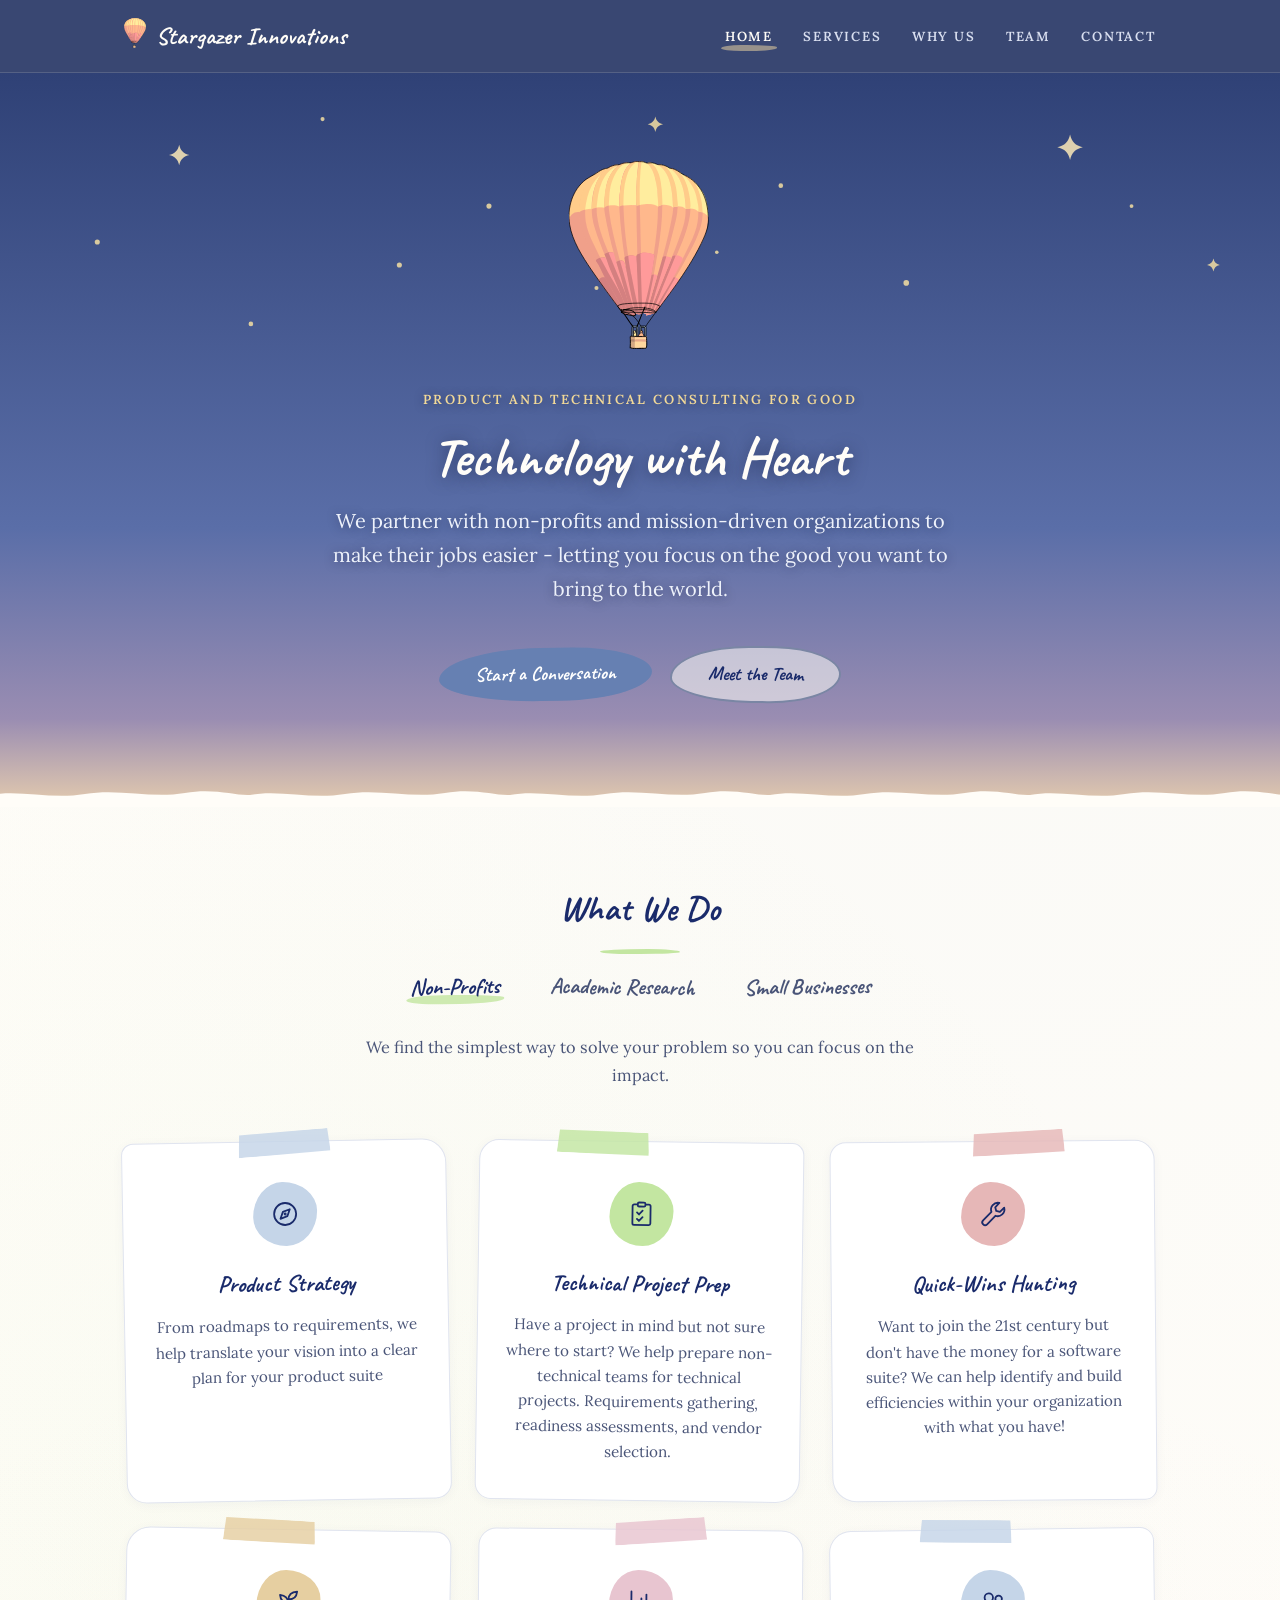
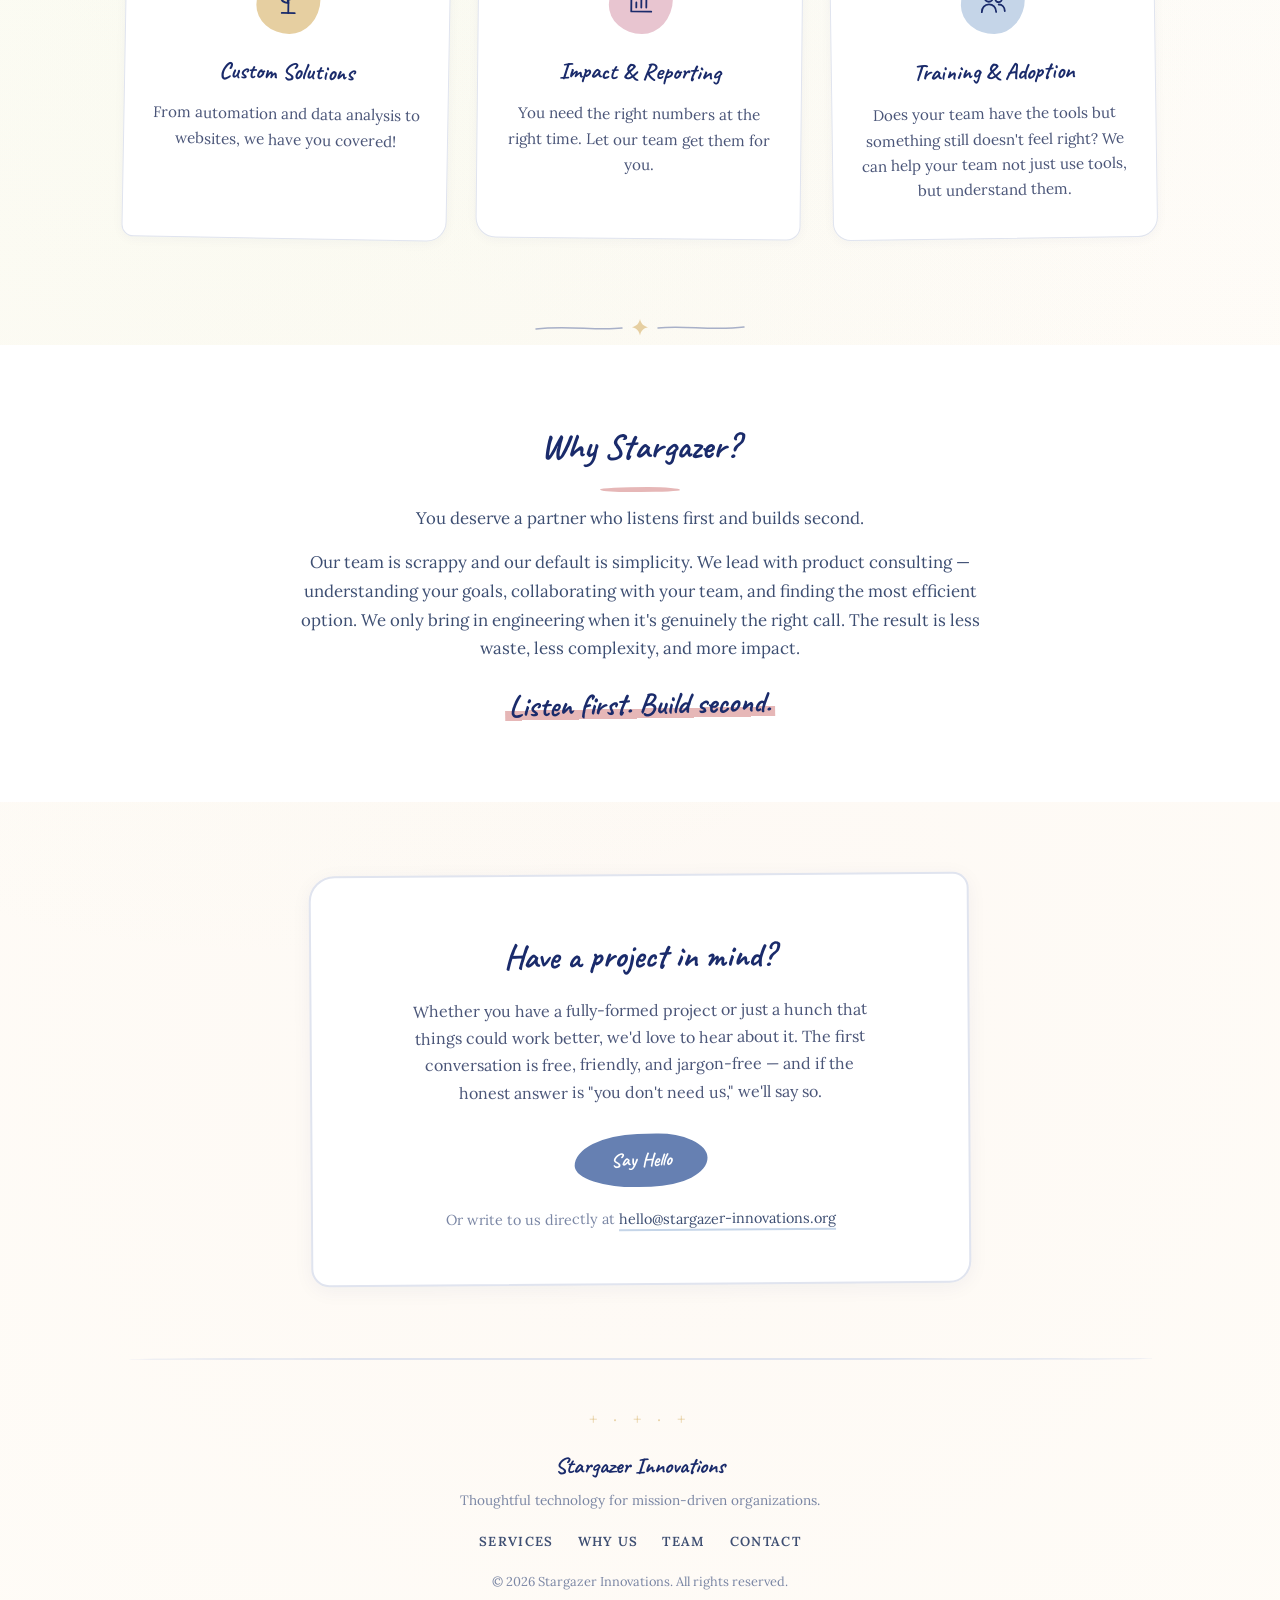
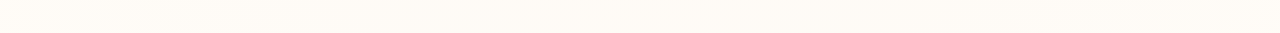
==== commit bf384a96: "Migrate "What we do" cards to three separate tabs Closes #1" ====
--- a/index.html
+++ b/index.html
@@ -150,12 +150,29 @@
   <section class="services" id="services">
     <div class="container">
       <h2 class="section-title">What We Do</h2>
-      <p class="section-lede">
+      <!-- CSS-only tabs: hidden radios drive which lede and cards show -->
+      <input class="audience-radio" type="radio" name="audience" id="pick-nonprofits" checked>
+      <input class="audience-radio" type="radio" name="audience" id="pick-academic">
+      <input class="audience-radio" type="radio" name="audience" id="pick-smallbiz">
+      <div class="audience-tabs">
+        <label class="audience-tab" for="pick-nonprofits">Non-Profits</label>
+        <label class="audience-tab" for="pick-academic">Academic Research</label>
+        <label class="audience-tab" for="pick-smallbiz">Small Businesses</label>
+      </div>
+      <p class="section-lede audience-lede audience-lede--nonprofits">
         We find the simplest way to solve your problem so you can focus on the impact.
       </p>
+      <p class="section-lede audience-lede audience-lede--academic">
+        We take the technical busywork off your plate — data, tooling, and automation —
+        so you can focus on the research.
+      </p>
+      <p class="section-lede audience-lede audience-lede--smallbiz">
+        We find right-sized technology that saves you time and money —
+        no enterprise budget required.
+      </p>
       <div class="card-grid">
 
-        <div class="card">
+        <div class="card" data-audience="nonprofits smallbiz">
           <div class="icon" aria-hidden="true">
             <svg viewBox="0 0 32 32" fill="none" stroke="currentColor" stroke-width="1.8" stroke-linecap="round" stroke-linejoin="round">
               <circle cx="16" cy="16" r="11"/>
@@ -170,7 +187,7 @@
           </p>
         </div>
 
-        <div class="card">
+        <div class="card" data-audience="nonprofits academic smallbiz">
           <div class="icon" aria-hidden="true">
             <svg viewBox="0 0 32 32" fill="none" stroke="currentColor" stroke-width="1.8" stroke-linecap="round" stroke-linejoin="round">
               <path d="M11.5 6.5 H8.6 C7.7 6.5 7 7.2 7 8.1 V25.4 C7 26.3 7.7 27 8.6 27 H23.4 C24.3 27 25 26.3 25 25.4 V8.1 C25 7.2 24.3 6.5 23.4 6.5 H20.5"/>
@@ -187,7 +204,7 @@
           </p>
         </div>
 
-        <div class="card">
+        <div class="card" data-audience="nonprofits smallbiz">
           <div class="icon" aria-hidden="true">
             <svg viewBox="0 0 32 32" fill="none" stroke="currentColor" stroke-width="1.8" stroke-linecap="round" stroke-linejoin="round">
               <path d="M27.2 9.8 a6.8 6.8 0 0 1 -8.9 8 L10 26.2 a2.8 2.8 0 0 1 -4 -4 l8.4 -8.3 a6.8 6.8 0 0 1 8 -8.9 l-4.2 4.3 1 3.7 3.7 1 Z"/>
@@ -201,7 +218,7 @@
           </p>
         </div>
 
-        <div class="card">
+        <div class="card" data-audience="nonprofits academic smallbiz">
           <div class="icon" aria-hidden="true">
             <svg viewBox="0 0 32 32" fill="none" stroke="currentColor" stroke-width="1.8" stroke-linecap="round" stroke-linejoin="round">
               <path d="M16 27 C 16 21 16 17 16 13.5"/>
@@ -217,7 +234,7 @@
           </p>
         </div>
 
-        <div class="card">
+        <div class="card" data-audience="nonprofits academic">
           <div class="icon" aria-hidden="true">
             <svg viewBox="0 0 32 32" fill="none" stroke="currentColor" stroke-width="1.8" stroke-linecap="round" stroke-linejoin="round">
               <path d="M6.5 5.5 V25.5 H26.5"/>
@@ -233,7 +250,7 @@
           </p>
         </div>
 
-        <div class="card">
+        <div class="card" data-audience="nonprofits academic smallbiz">
           <div class="icon" aria-hidden="true">
             <svg viewBox="0 0 32 32" fill="none" stroke="currentColor" stroke-width="1.8" stroke-linecap="round" stroke-linejoin="round">
               <circle cx="12" cy="11.5" r="4.2"/>
--- a/css/style.css
+++ b/css/style.css
@@ -602,6 +602,107 @@
 .team-section .section-title::after { background: var(--orange); }
 .contact  .section-title::after { background: var(--blue); }
 
+/* ===== Audience Tabs (What We Do) =====
+   CSS-only tabs: three visually-hidden radios sit before the labels, ledes,
+   and card grid, so :checked can reach everything with the ~ combinator. */
+.audience-radio {
+  position: absolute;
+  width: 1px;
+  height: 1px;
+  margin: -1px;
+  overflow: hidden;
+  clip: rect(0, 0, 0, 0);
+}
+
+.audience-tabs {
+  display: flex;
+  justify-content: center;
+  flex-wrap: wrap;
+  gap: 6px 30px;
+  margin-bottom: 26px;
+}
+
+.audience-tab {
+  font-family: var(--font-accent);
+  font-size: 1.4rem;
+  font-weight: 700;
+  color: var(--midnight-muted);
+  background: none;
+  border: none;
+  cursor: pointer;
+  padding: 2px 10px;
+  position: relative;
+  transition: color 0.2s;
+}
+
+.audience-tab:nth-child(1) { transform: rotate(-1deg); }
+.audience-tab:nth-child(2) { transform: rotate(0.7deg); }
+.audience-tab:nth-child(3) { transform: rotate(-0.6deg); }
+
+.audience-tab:hover {
+  color: var(--midnight);
+}
+
+/* Same wobbly pastel highlight the nav links use, one color per audience */
+.audience-tab::after {
+  content: '';
+  position: absolute;
+  bottom: 4px;
+  left: 6px;
+  right: 6px;
+  height: 9px;
+  opacity: 0;
+  border-radius: 40% 60% 50% 40% / 60% 40% 60% 50%;
+  transition: opacity 0.3s;
+  z-index: -1;
+}
+
+.audience-tab:nth-child(1)::after { background: var(--green); }
+.audience-tab:nth-child(2)::after { background: var(--blue); }
+.audience-tab:nth-child(3)::after { background: var(--orange); }
+
+.audience-tab:hover::after {
+  opacity: 0.4;
+}
+
+#pick-nonprofits:checked ~ .audience-tabs label[for="pick-nonprofits"],
+#pick-academic:checked ~ .audience-tabs label[for="pick-academic"],
+#pick-smallbiz:checked ~ .audience-tabs label[for="pick-smallbiz"] {
+  color: var(--midnight);
+}
+
+#pick-nonprofits:checked ~ .audience-tabs label[for="pick-nonprofits"]::after,
+#pick-academic:checked ~ .audience-tabs label[for="pick-academic"]::after,
+#pick-smallbiz:checked ~ .audience-tabs label[for="pick-smallbiz"]::after {
+  opacity: 0.8;
+}
+
+/* The radios keep keyboard focus, so mirror the ring onto the visible label */
+#pick-nonprofits:focus-visible ~ .audience-tabs label[for="pick-nonprofits"],
+#pick-academic:focus-visible ~ .audience-tabs label[for="pick-academic"],
+#pick-smallbiz:focus-visible ~ .audience-tabs label[for="pick-smallbiz"] {
+  outline: 2px solid var(--blue-hover);
+  outline-offset: 3px;
+  border-radius: 4px;
+}
+
+.audience-lede {
+  display: none;
+}
+
+#pick-nonprofits:checked ~ .audience-lede--nonprofits,
+#pick-academic:checked ~ .audience-lede--academic,
+#pick-smallbiz:checked ~ .audience-lede--smallbiz {
+  display: block;
+}
+
+/* Each card lists its audiences in data-audience; hide the rest */
+#pick-nonprofits:checked ~ .card-grid .card:not([data-audience~="nonprofits"]),
+#pick-academic:checked ~ .card-grid .card:not([data-audience~="academic"]),
+#pick-smallbiz:checked ~ .card-grid .card:not([data-audience~="smallbiz"]) {
+  display: none;
+}
+
 /* Hand-drawn sparkle dividers between sections */
 .sparkle-divider {
   display: flex;
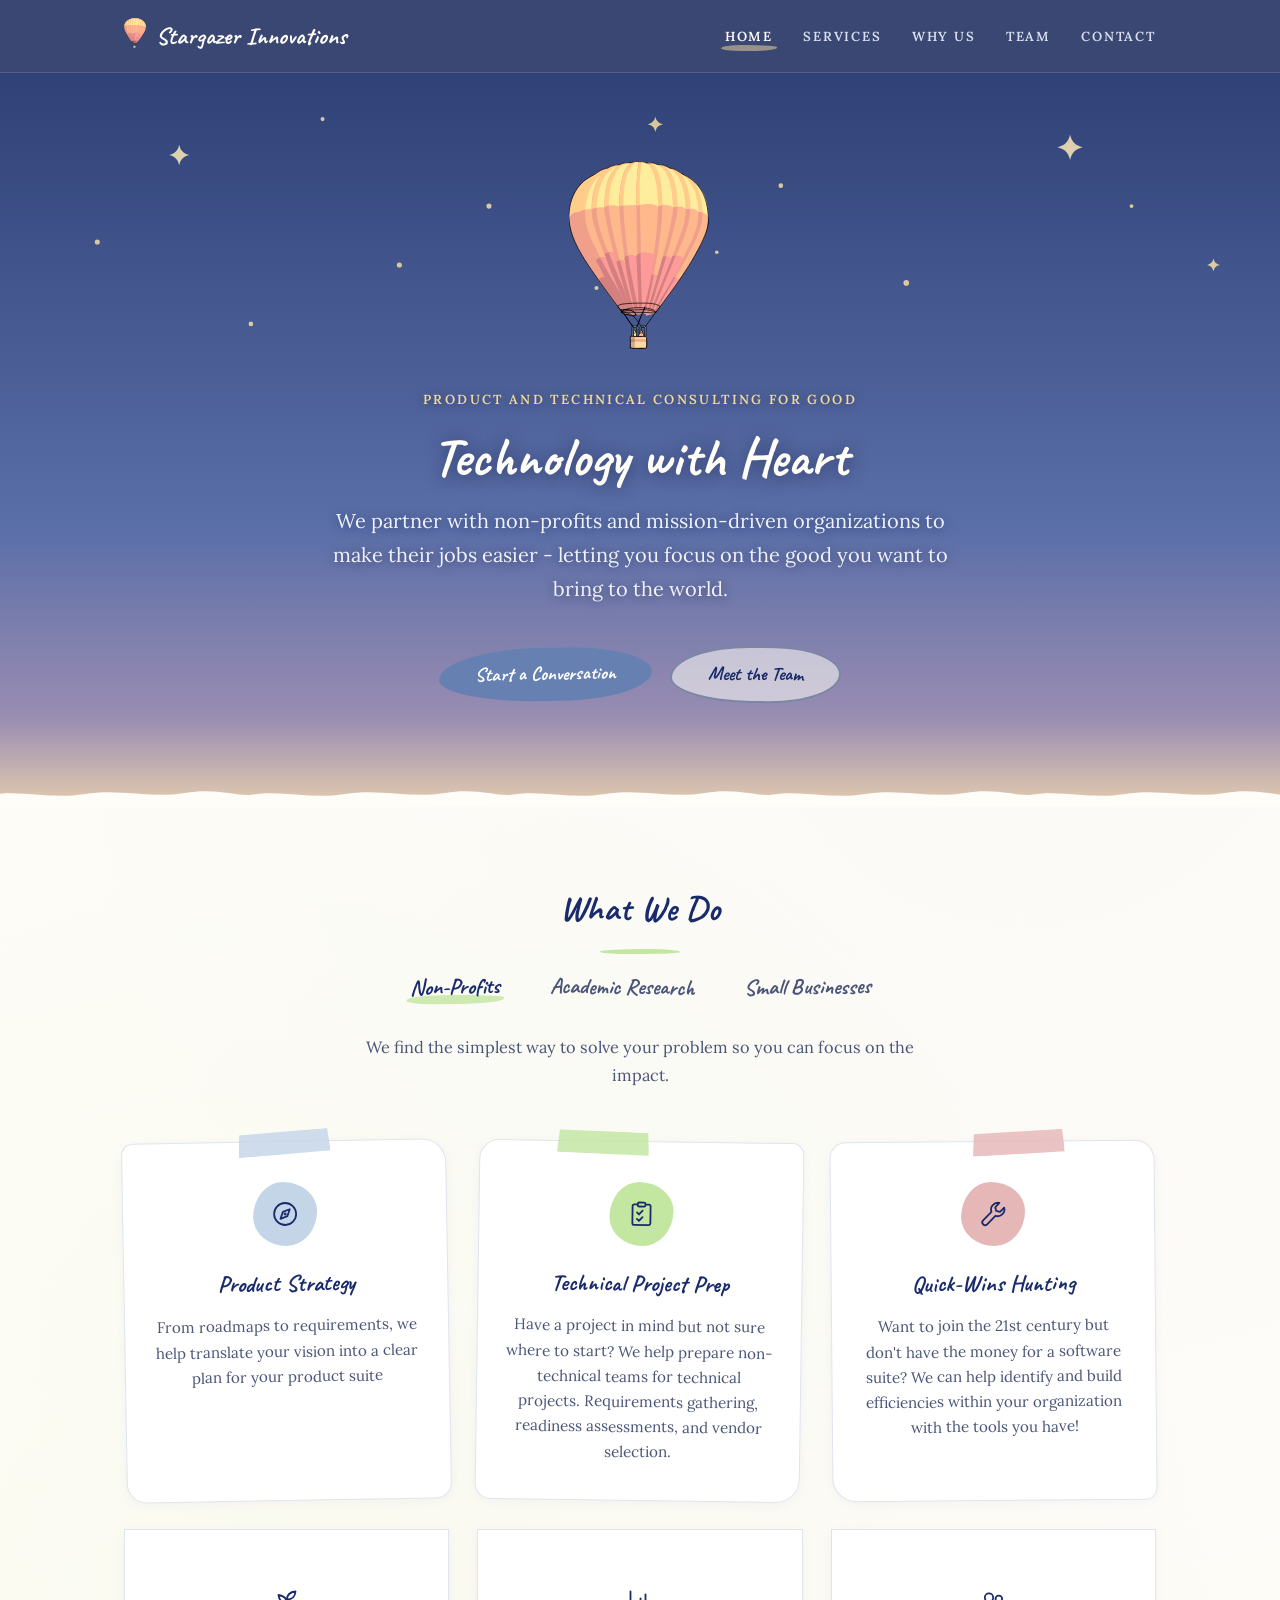
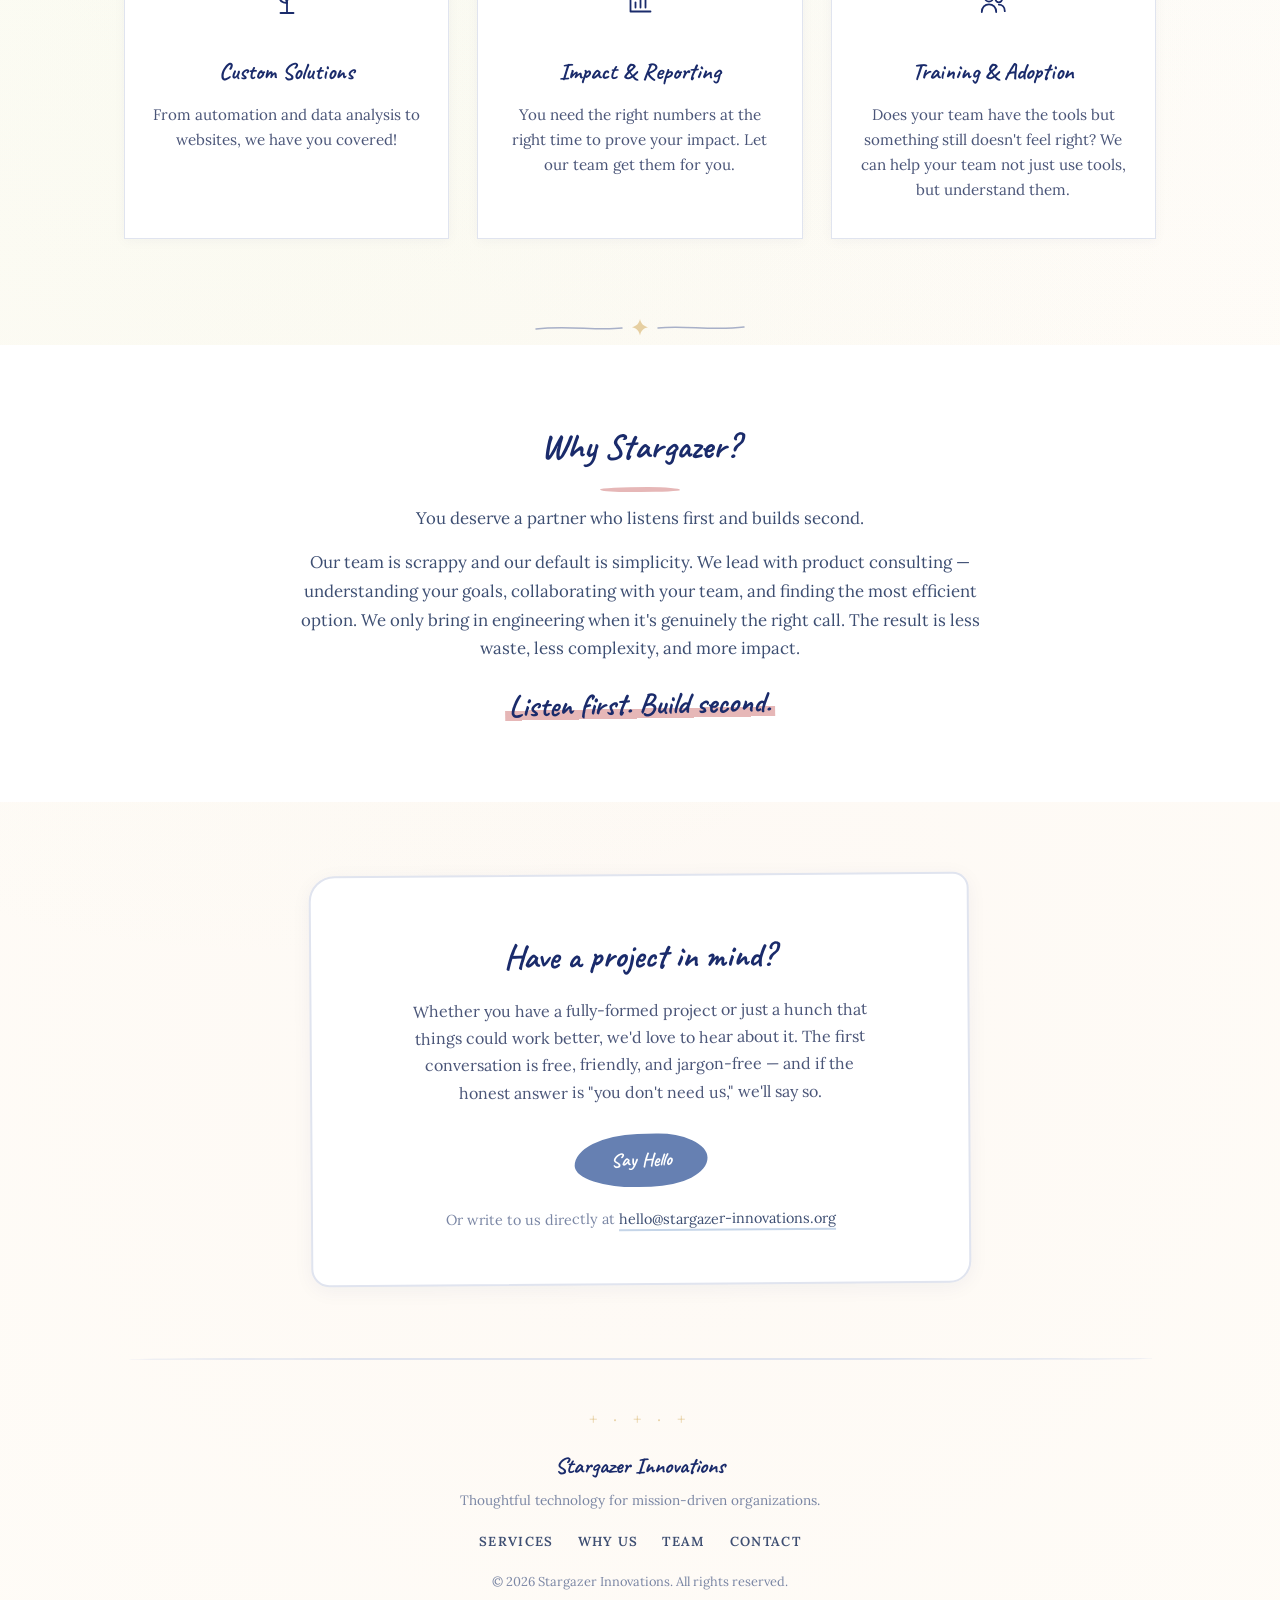
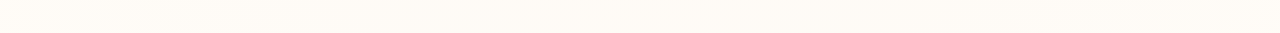
==== commit 7edc998e: "Updated Copy Updating Academic and Small biz cards." ====
--- a/index.html
+++ b/index.html
@@ -163,8 +163,8 @@
         We find the simplest way to solve your problem so you can focus on the impact.
       </p>
       <p class="section-lede audience-lede audience-lede--academic">
-        We take the technical busywork off your plate — data, tooling, and automation —
-        so you can focus on the research.
+        Need to find efficiencies? From data to tooling and automation, 
+        we augment your team so you can focus on research 
       </p>
       <p class="section-lede audience-lede audience-lede--smallbiz">
         We find right-sized technology that saves you time and money —
@@ -187,7 +187,7 @@
           </p>
         </div>
 
-        <div class="card" data-audience="nonprofits academic smallbiz">
+        <div class="card" data-audience="nonprofits smallbiz">
           <div class="icon" aria-hidden="true">
             <svg viewBox="0 0 32 32" fill="none" stroke="currentColor" stroke-width="1.8" stroke-linecap="round" stroke-linejoin="round">
               <path d="M11.5 6.5 H8.6 C7.7 6.5 7 7.2 7 8.1 V25.4 C7 26.3 7.7 27 8.6 27 H23.4 C24.3 27 25 26.3 25 25.4 V8.1 C25 7.2 24.3 6.5 23.4 6.5 H20.5"/>
@@ -214,7 +214,48 @@
           <p>
             Want to join the 21st century but don't have the money 
             for a software suite? We can help identify and build 
-            efficiencies within your organization with what you have!
+            efficiencies within your organization with the tools you have!
+          </p>
+        </div>
+
+        <div class="card" data-audience="academic smallbiz">
+          <div class="icon" aria-hidden="true">
+            <svg viewBox="0 0 32 32" fill="none" stroke="currentColor" stroke-width="1.8" stroke-linecap="round" stroke-linejoin="round">
+              <path d="M27.2 9.8 a6.8 6.8 0 0 1 -8.9 8 L10 26.2 a2.8 2.8 0 0 1 -4 -4 l8.4 -8.3 a6.8 6.8 0 0 1 8 -8.9 l-4.2 4.3 1 3.7 3.7 1 Z"/>
+            </svg>
+          </div>
+          <h3>Data Analysis and Processing</h3>
+          <p>
+            Have millions of lines of data you need to report on? 
+            Let us help with your processing and quality checks.
+          </p>
+        </div>
+
+        <div class="card" data-audience="academic">
+          <div class="icon" aria-hidden="true">
+            <svg viewBox="0 0 32 32" fill="none" stroke="currentColor" stroke-width="1.8" stroke-linecap="round" stroke-linejoin="round">
+              <path d="M27.2 9.8 a6.8 6.8 0 0 1 -8.9 8 L10 26.2 a2.8 2.8 0 0 1 -4 -4 l8.4 -8.3 a6.8 6.8 0 0 1 8 -8.9 l-4.2 4.3 1 3.7 3.7 1 Z"/>
+            </svg>
+          </div>
+          <h3>Project Support</h3>
+          <p>
+            Just need help keeping track of who is doing 
+            what and when? Let our project managers help 
+            with timelines, budgeting, and procurement!
+          </p>
+        </div>
+
+        <div class="card" data-audience="academic">
+          <div class="icon" aria-hidden="true">
+            <svg viewBox="0 0 32 32" fill="none" stroke="currentColor" stroke-width="1.8" stroke-linecap="round" stroke-linejoin="round">
+              <path d="M27.2 9.8 a6.8 6.8 0 0 1 -8.9 8 L10 26.2 a2.8 2.8 0 0 1 -4 -4 l8.4 -8.3 a6.8 6.8 0 0 1 8 -8.9 l-4.2 4.3 1 3.7 3.7 1 Z"/>
+            </svg>
+          </div>
+          <h3>Automation and Tools</h3>
+          <p>
+            Are your grad students spending days on menial 
+            tasks? We can get them back to the import work, and 
+            teach you how to maintain what we build!
           </p>
         </div>
 
@@ -245,7 +286,8 @@
           </div>
           <h3>Impact &amp; Reporting</h3>
           <p>
-            You need the right numbers at the right time. 
+            You need the right numbers at the right 
+            time to prove your impact. 
             Let our team get them for you.
           </p>
         </div>
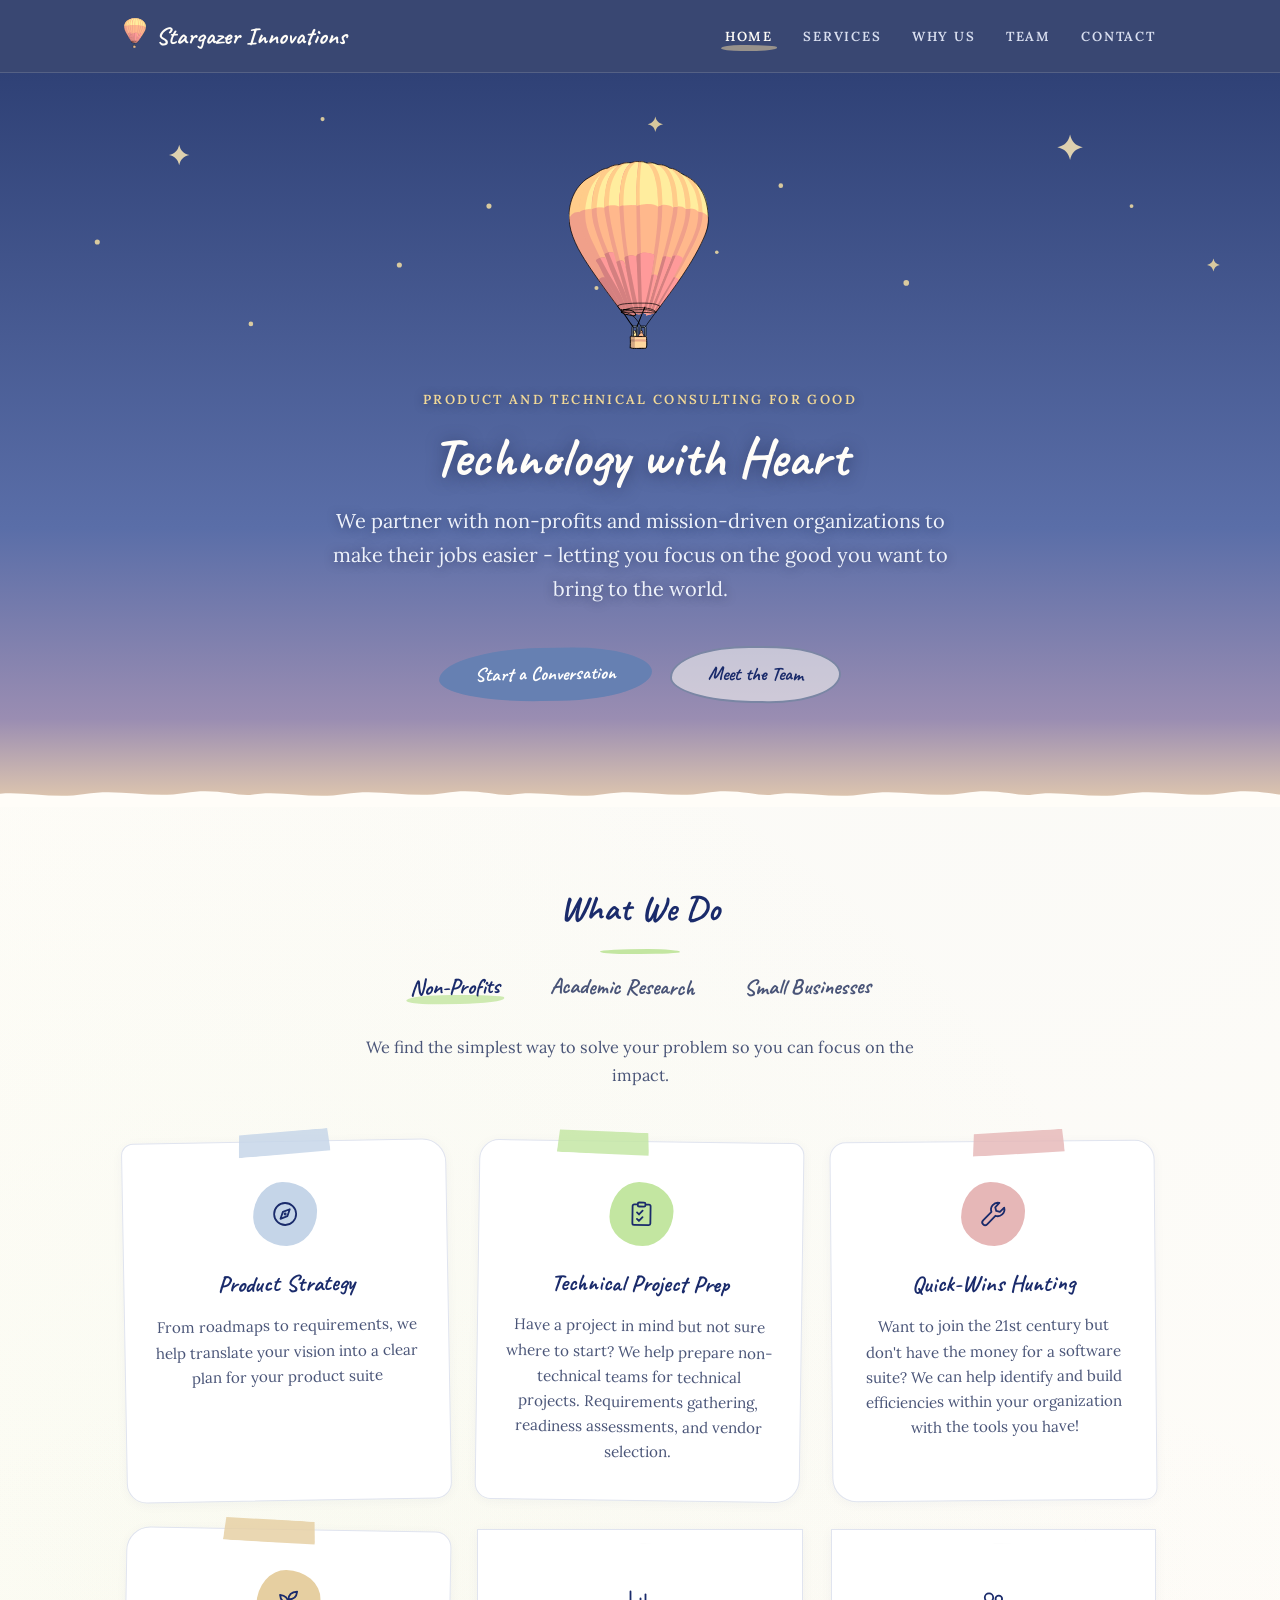
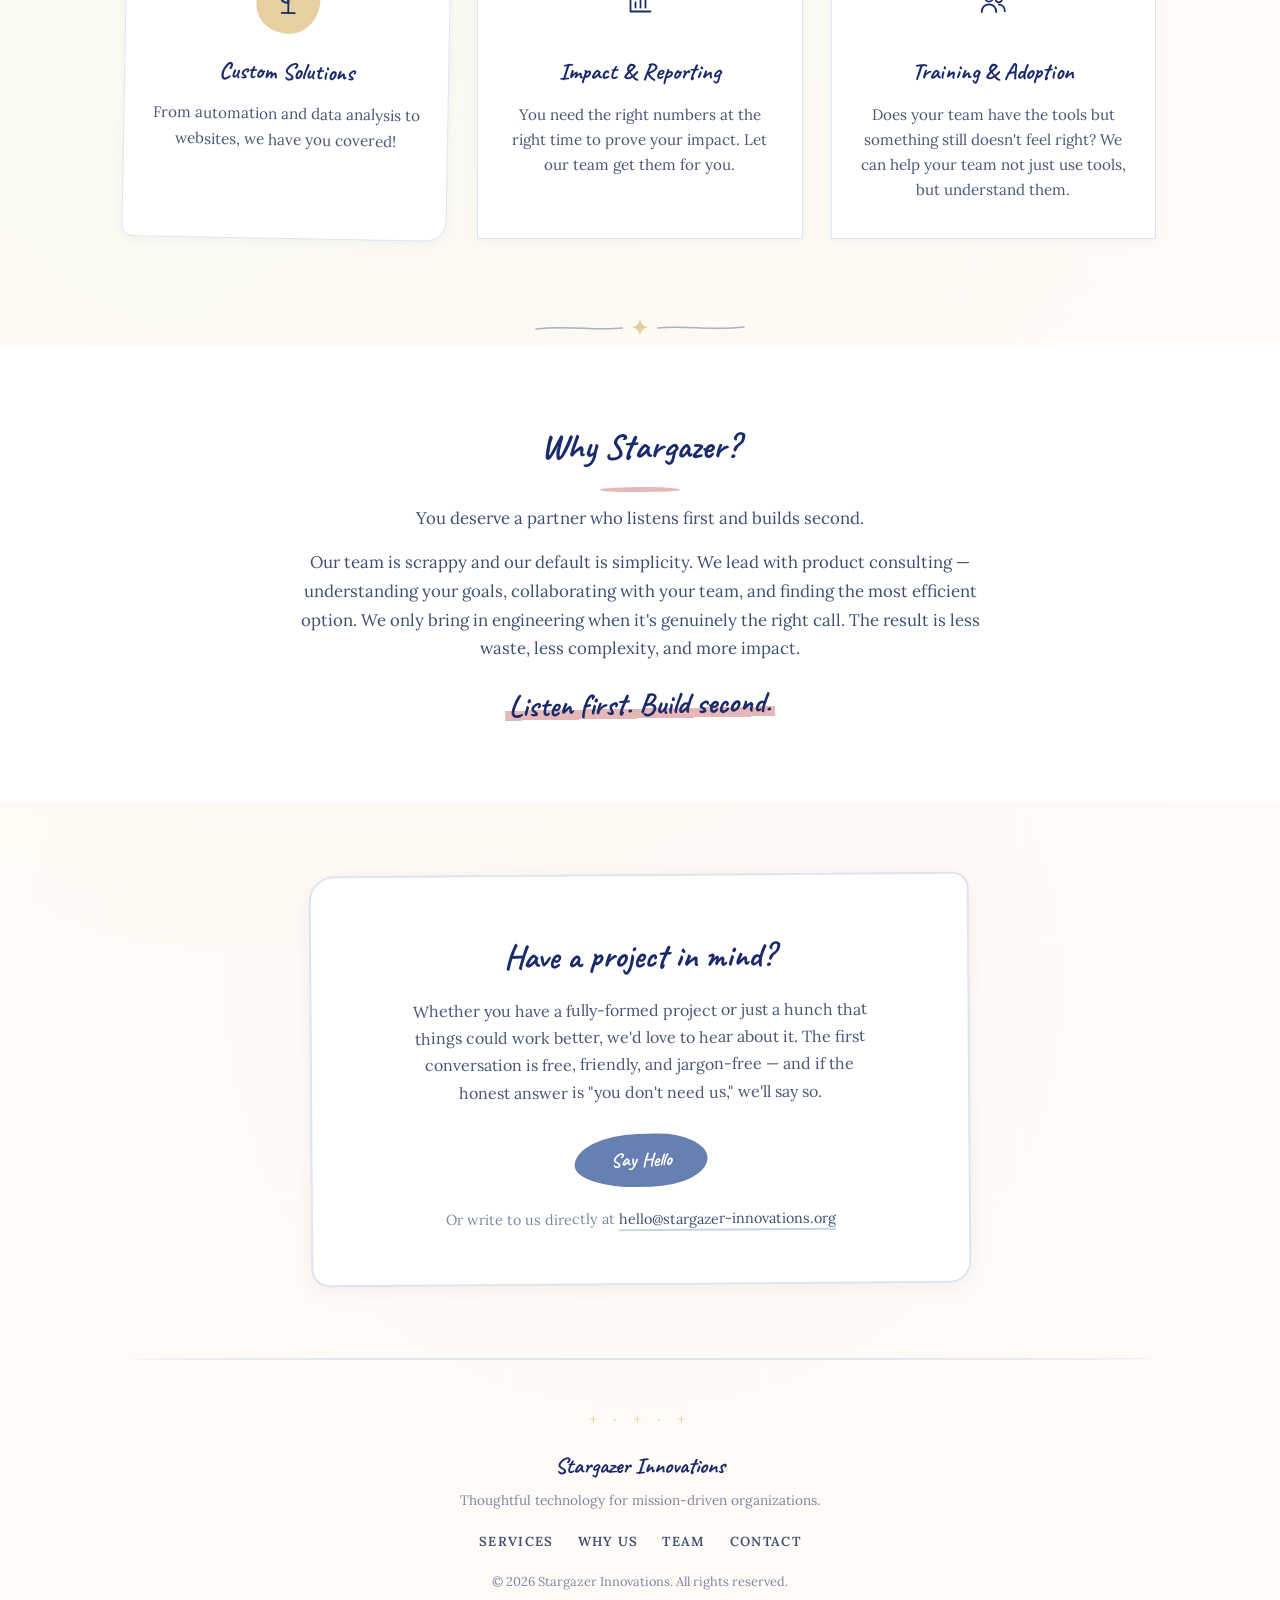
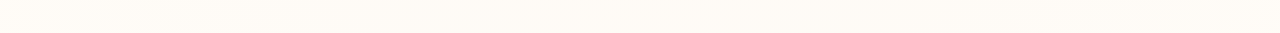
==== commit 9efd840c: "Fixing circles around icons Last push broke the colored circles and "tape" on the cards. Tried movin" ====
--- a/index.html
+++ b/index.html
@@ -218,47 +218,6 @@
           </p>
         </div>
 
-        <div class="card" data-audience="academic smallbiz">
-          <div class="icon" aria-hidden="true">
-            <svg viewBox="0 0 32 32" fill="none" stroke="currentColor" stroke-width="1.8" stroke-linecap="round" stroke-linejoin="round">
-              <path d="M27.2 9.8 a6.8 6.8 0 0 1 -8.9 8 L10 26.2 a2.8 2.8 0 0 1 -4 -4 l8.4 -8.3 a6.8 6.8 0 0 1 8 -8.9 l-4.2 4.3 1 3.7 3.7 1 Z"/>
-            </svg>
-          </div>
-          <h3>Data Analysis and Processing</h3>
-          <p>
-            Have millions of lines of data you need to report on? 
-            Let us help with your processing and quality checks.
-          </p>
-        </div>
-
-        <div class="card" data-audience="academic">
-          <div class="icon" aria-hidden="true">
-            <svg viewBox="0 0 32 32" fill="none" stroke="currentColor" stroke-width="1.8" stroke-linecap="round" stroke-linejoin="round">
-              <path d="M27.2 9.8 a6.8 6.8 0 0 1 -8.9 8 L10 26.2 a2.8 2.8 0 0 1 -4 -4 l8.4 -8.3 a6.8 6.8 0 0 1 8 -8.9 l-4.2 4.3 1 3.7 3.7 1 Z"/>
-            </svg>
-          </div>
-          <h3>Project Support</h3>
-          <p>
-            Just need help keeping track of who is doing 
-            what and when? Let our project managers help 
-            with timelines, budgeting, and procurement!
-          </p>
-        </div>
-
-        <div class="card" data-audience="academic">
-          <div class="icon" aria-hidden="true">
-            <svg viewBox="0 0 32 32" fill="none" stroke="currentColor" stroke-width="1.8" stroke-linecap="round" stroke-linejoin="round">
-              <path d="M27.2 9.8 a6.8 6.8 0 0 1 -8.9 8 L10 26.2 a2.8 2.8 0 0 1 -4 -4 l8.4 -8.3 a6.8 6.8 0 0 1 8 -8.9 l-4.2 4.3 1 3.7 3.7 1 Z"/>
-            </svg>
-          </div>
-          <h3>Automation and Tools</h3>
-          <p>
-            Are your grad students spending days on menial 
-            tasks? We can get them back to the import work, and 
-            teach you how to maintain what we build!
-          </p>
-        </div>
-
         <div class="card" data-audience="nonprofits academic smallbiz">
           <div class="icon" aria-hidden="true">
             <svg viewBox="0 0 32 32" fill="none" stroke="currentColor" stroke-width="1.8" stroke-linecap="round" stroke-linejoin="round">
@@ -274,8 +233,51 @@
             we have you covered!
           </p>
         </div>
-
-        <div class="card" data-audience="nonprofits academic">
+        
+        <div class="card" data-audience="academic smallbiz">
+          <div class="icon" aria-hidden="true">
+            <svg viewBox="0 0 32 32" fill="none" stroke="currentColor" stroke-width="1.8" stroke-linecap="round" stroke-linejoin="round">
+              <path d="M27.2 9.8 a6.8 6.8 0 0 1 -8.9 8 L10 26.2 a2.8 2.8 0 0 1 -4 -4 l8.4 -8.3 a6.8 6.8 0 0 1 8 -8.9 l-4.2 4.3 1 3.7 3.7 1 Z"/>
+            </svg>
+          </div>
+          <h3>Data Analysis</h3>
+          <p>
+            Have millions of lines of data you need to report on? 
+            Let us help with your processing and quality checks.
+          </p>
+        </div>
+
+        <div class="card" data-audience="academic">
+          <div class="icon" aria-hidden="true">
+            <svg viewBox="0 0 32 32" fill="none" stroke="currentColor" stroke-width="1.8" stroke-linecap="round" stroke-linejoin="round">
+              <path d="M27.2 9.8 a6.8 6.8 0 0 1 -8.9 8 L10 26.2 a2.8 2.8 0 0 1 -4 -4 l8.4 -8.3 a6.8 6.8 0 0 1 8 -8.9 l-4.2 4.3 1 3.7 3.7 1 Z"/>
+            </svg>
+          </div>
+          <h3>Project Support</h3>
+          <p>
+            Just need help keeping track of who is doing 
+            what and when? Let our project managers help 
+            with timelines, budgeting, and procurement!
+          </p>
+        </div>
+
+        <div class="card" data-audience="academic">
+          <div class="icon" aria-hidden="true">
+            <svg viewBox="0 0 32 32" fill="none" stroke="currentColor" stroke-width="1.8" stroke-linecap="round" stroke-linejoin="round">
+              <path d="M27.2 9.8 a6.8 6.8 0 0 1 -8.9 8 L10 26.2 a2.8 2.8 0 0 1 -4 -4 l8.4 -8.3 a6.8 6.8 0 0 1 8 -8.9 l-4.2 4.3 1 3.7 3.7 1 Z"/>
+            </svg>
+          </div>
+          <h3>Automation and Tools</h3>
+          <p>
+            Are your grad students spending days on menial 
+            tasks? We can get them back to the import work, and 
+            teach you how to maintain what we build!
+          </p>
+        </div>
+
+        
+
+        <div class="card" data-audience="nonprofits">
           <div class="icon" aria-hidden="true">
             <svg viewBox="0 0 32 32" fill="none" stroke="currentColor" stroke-width="1.8" stroke-linecap="round" stroke-linejoin="round">
               <path d="M6.5 5.5 V25.5 H26.5"/>
@@ -292,7 +294,7 @@
           </p>
         </div>
 
-        <div class="card" data-audience="nonprofits academic smallbiz">
+        <div class="card" data-audience="nonprofits">
           <div class="icon" aria-hidden="true">
             <svg viewBox="0 0 32 32" fill="none" stroke="currentColor" stroke-width="1.8" stroke-linecap="round" stroke-linejoin="round">
               <circle cx="12" cy="11.5" r="4.2"/>
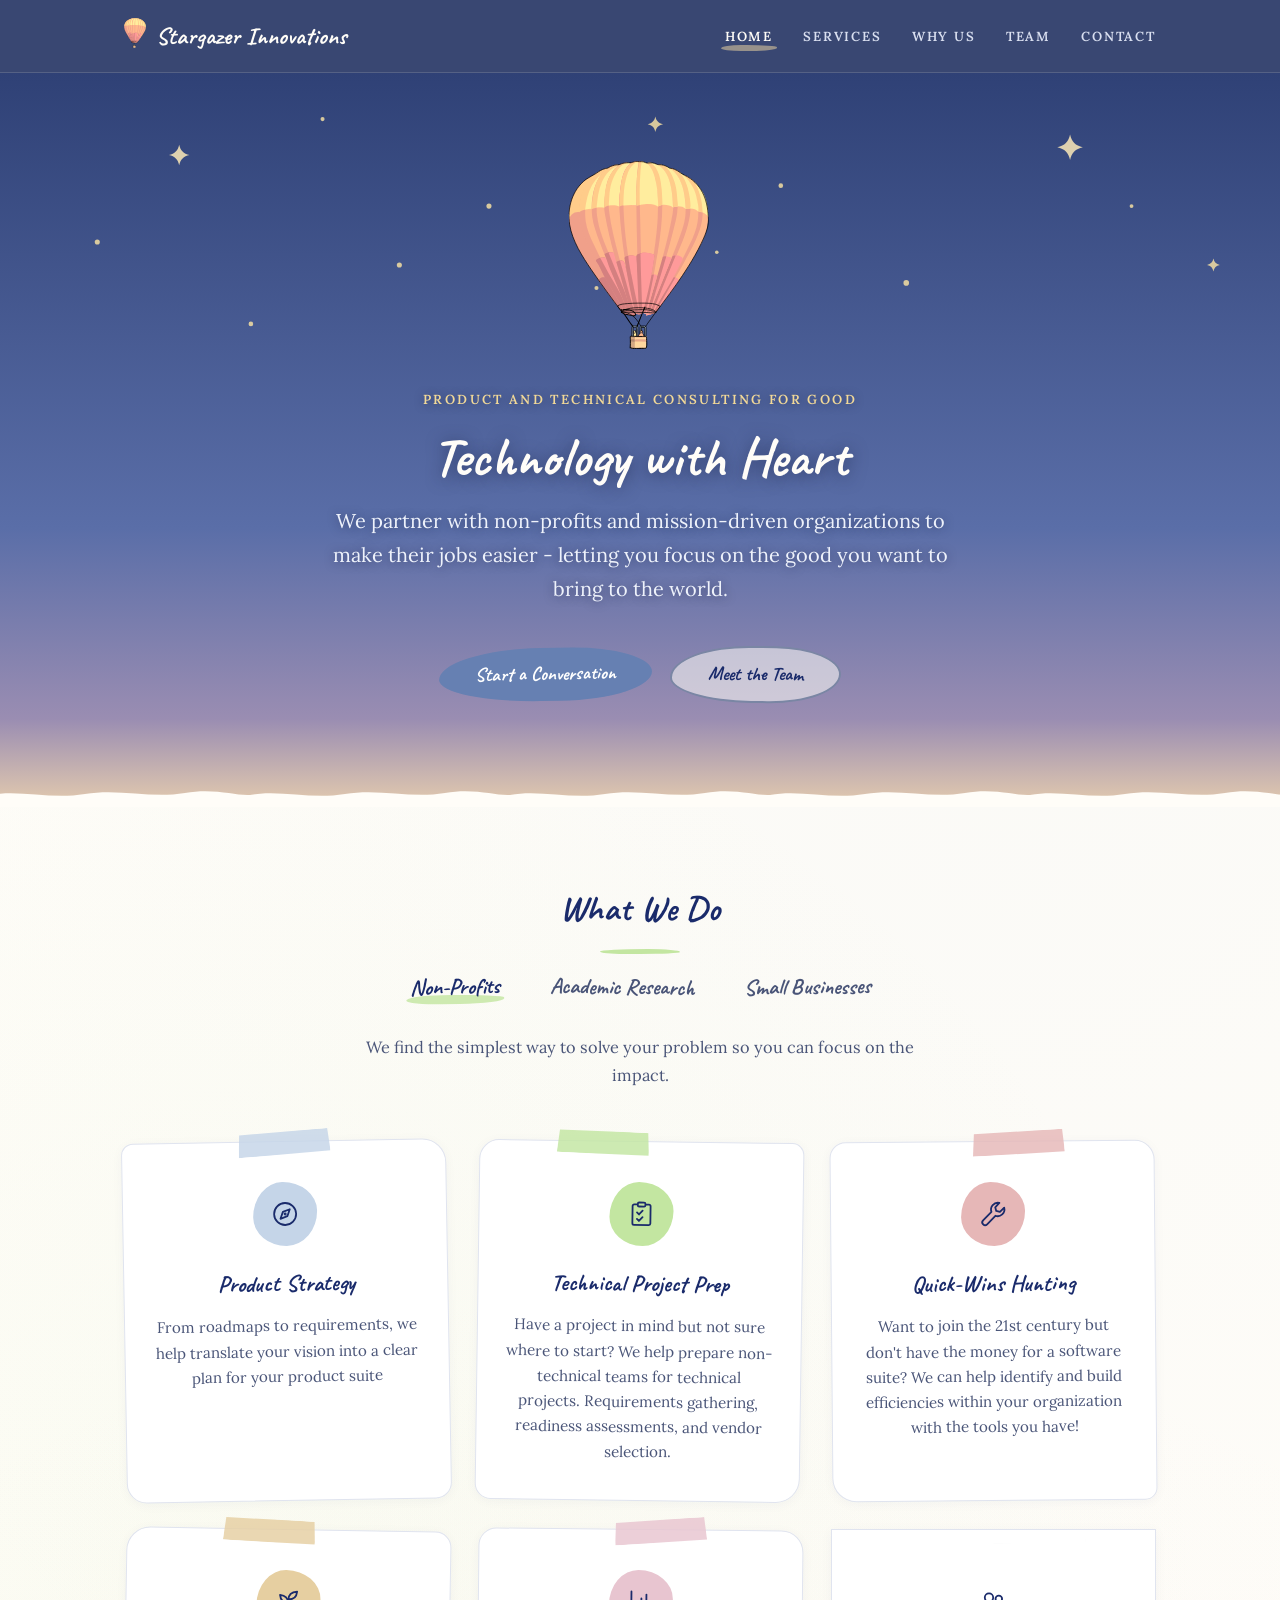
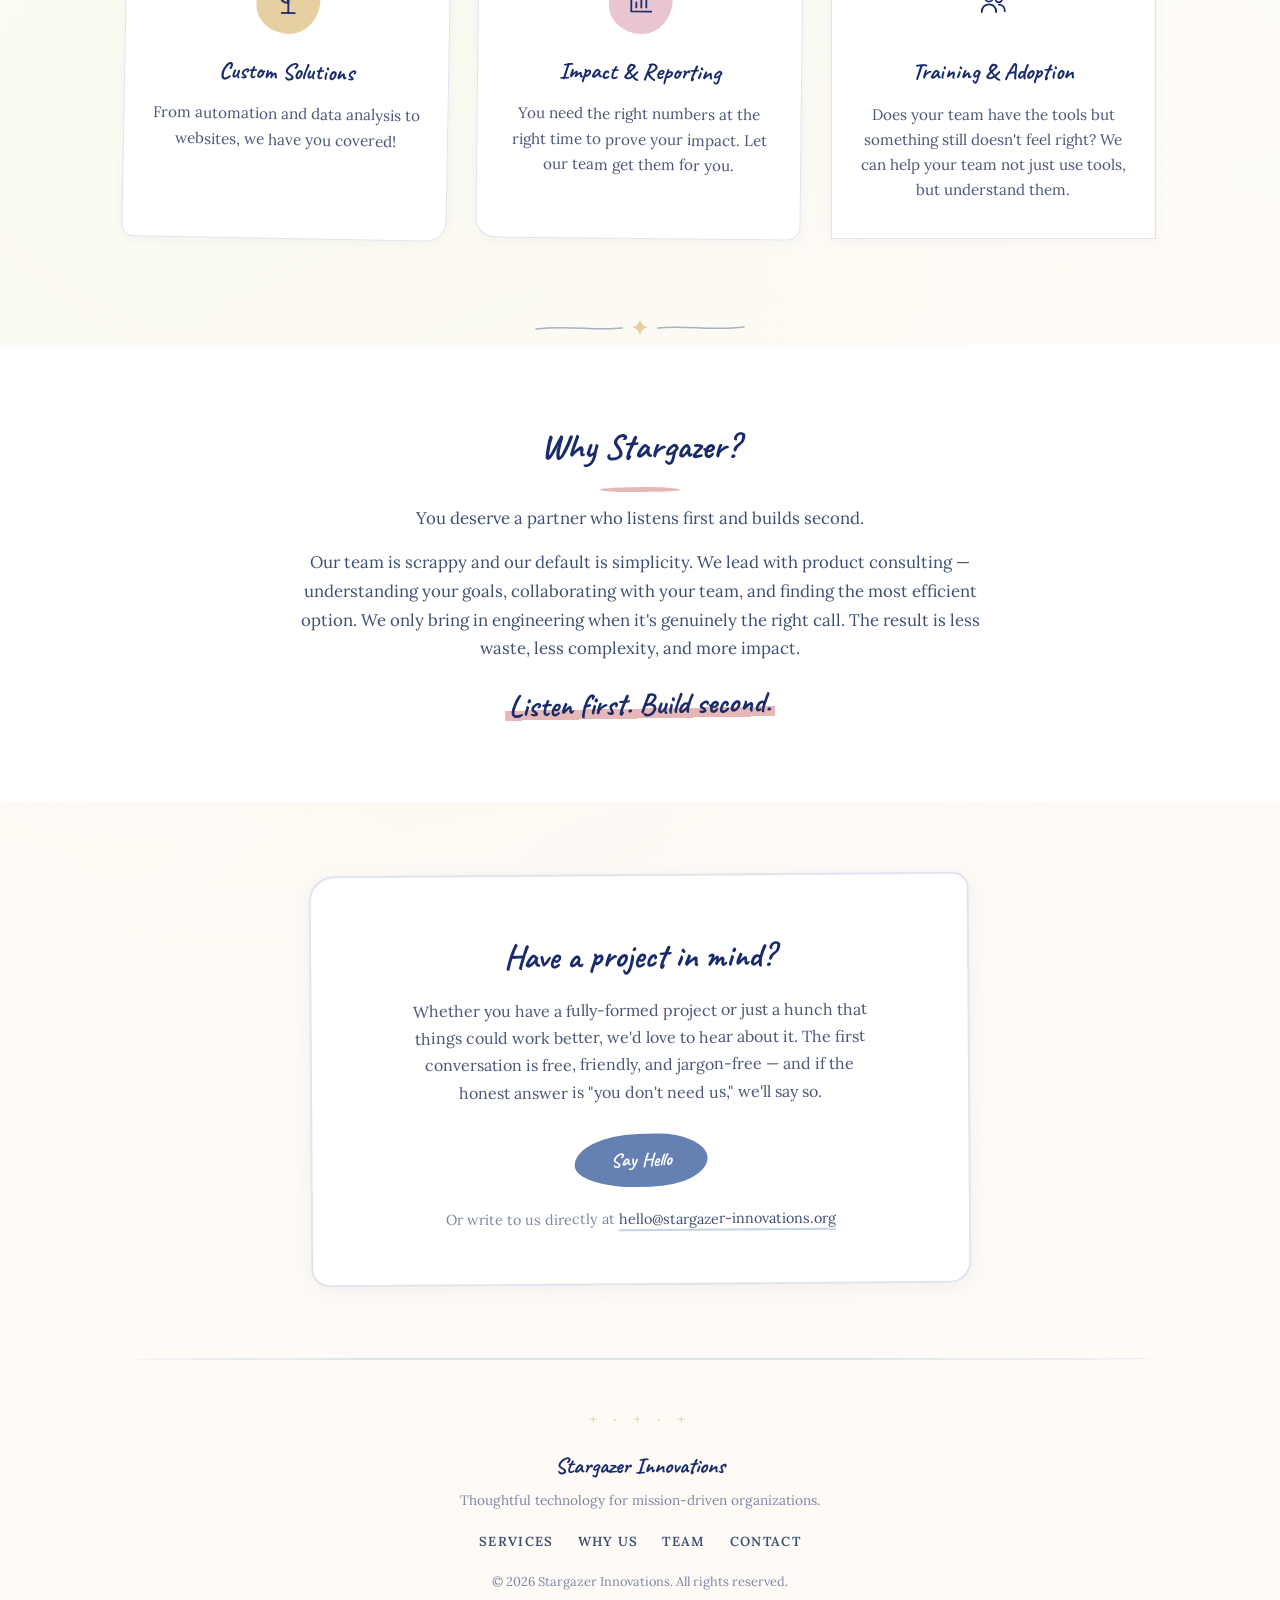
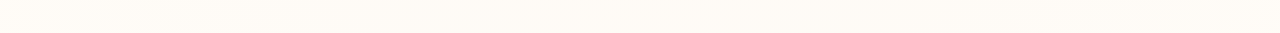
==== commit 03ac3222: "Fixing icons Moved Impact & Reporting up" ====
--- a/index.html
+++ b/index.html
@@ -234,49 +234,6 @@
           </p>
         </div>
         
-        <div class="card" data-audience="academic smallbiz">
-          <div class="icon" aria-hidden="true">
-            <svg viewBox="0 0 32 32" fill="none" stroke="currentColor" stroke-width="1.8" stroke-linecap="round" stroke-linejoin="round">
-              <path d="M27.2 9.8 a6.8 6.8 0 0 1 -8.9 8 L10 26.2 a2.8 2.8 0 0 1 -4 -4 l8.4 -8.3 a6.8 6.8 0 0 1 8 -8.9 l-4.2 4.3 1 3.7 3.7 1 Z"/>
-            </svg>
-          </div>
-          <h3>Data Analysis</h3>
-          <p>
-            Have millions of lines of data you need to report on? 
-            Let us help with your processing and quality checks.
-          </p>
-        </div>
-
-        <div class="card" data-audience="academic">
-          <div class="icon" aria-hidden="true">
-            <svg viewBox="0 0 32 32" fill="none" stroke="currentColor" stroke-width="1.8" stroke-linecap="round" stroke-linejoin="round">
-              <path d="M27.2 9.8 a6.8 6.8 0 0 1 -8.9 8 L10 26.2 a2.8 2.8 0 0 1 -4 -4 l8.4 -8.3 a6.8 6.8 0 0 1 8 -8.9 l-4.2 4.3 1 3.7 3.7 1 Z"/>
-            </svg>
-          </div>
-          <h3>Project Support</h3>
-          <p>
-            Just need help keeping track of who is doing 
-            what and when? Let our project managers help 
-            with timelines, budgeting, and procurement!
-          </p>
-        </div>
-
-        <div class="card" data-audience="academic">
-          <div class="icon" aria-hidden="true">
-            <svg viewBox="0 0 32 32" fill="none" stroke="currentColor" stroke-width="1.8" stroke-linecap="round" stroke-linejoin="round">
-              <path d="M27.2 9.8 a6.8 6.8 0 0 1 -8.9 8 L10 26.2 a2.8 2.8 0 0 1 -4 -4 l8.4 -8.3 a6.8 6.8 0 0 1 8 -8.9 l-4.2 4.3 1 3.7 3.7 1 Z"/>
-            </svg>
-          </div>
-          <h3>Automation and Tools</h3>
-          <p>
-            Are your grad students spending days on menial 
-            tasks? We can get them back to the import work, and 
-            teach you how to maintain what we build!
-          </p>
-        </div>
-
-        
-
         <div class="card" data-audience="nonprofits">
           <div class="icon" aria-hidden="true">
             <svg viewBox="0 0 32 32" fill="none" stroke="currentColor" stroke-width="1.8" stroke-linecap="round" stroke-linejoin="round">
@@ -293,6 +250,51 @@
             Let our team get them for you.
           </p>
         </div>
+        
+        <div class="card" data-audience="academic smallbiz">
+          <div class="icon" aria-hidden="true">
+            <svg viewBox="0 0 32 32" fill="none" stroke="currentColor" stroke-width="1.8" stroke-linecap="round" stroke-linejoin="round">
+              <path d="M27.2 9.8 a6.8 6.8 0 0 1 -8.9 8 L10 26.2 a2.8 2.8 0 0 1 -4 -4 l8.4 -8.3 a6.8 6.8 0 0 1 8 -8.9 l-4.2 4.3 1 3.7 3.7 1 Z"/>
+            </svg>
+          </div>
+          <h3>Data Analysis</h3>
+          <p>
+            Have millions of lines of data you need to report on? 
+            Let us help with your processing and quality checks.
+          </p>
+        </div>
+
+        <div class="card" data-audience="academic">
+          <div class="icon" aria-hidden="true">
+            <svg viewBox="0 0 32 32" fill="none" stroke="currentColor" stroke-width="1.8" stroke-linecap="round" stroke-linejoin="round">
+              <path d="M27.2 9.8 a6.8 6.8 0 0 1 -8.9 8 L10 26.2 a2.8 2.8 0 0 1 -4 -4 l8.4 -8.3 a6.8 6.8 0 0 1 8 -8.9 l-4.2 4.3 1 3.7 3.7 1 Z"/>
+            </svg>
+          </div>
+          <h3>Project Support</h3>
+          <p>
+            Just need help keeping track of who is doing 
+            what and when? Let our project managers help 
+            with timelines, budgeting, and procurement!
+          </p>
+        </div>
+
+        <div class="card" data-audience="academic">
+          <div class="icon" aria-hidden="true">
+            <svg viewBox="0 0 32 32" fill="none" stroke="currentColor" stroke-width="1.8" stroke-linecap="round" stroke-linejoin="round">
+              <path d="M27.2 9.8 a6.8 6.8 0 0 1 -8.9 8 L10 26.2 a2.8 2.8 0 0 1 -4 -4 l8.4 -8.3 a6.8 6.8 0 0 1 8 -8.9 l-4.2 4.3 1 3.7 3.7 1 Z"/>
+            </svg>
+          </div>
+          <h3>Automation and Tools</h3>
+          <p>
+            Are your grad students spending days on menial 
+            tasks? We can get them back to the import work, and 
+            teach you how to maintain what we build!
+          </p>
+        </div>
+
+        
+
+        
 
         <div class="card" data-audience="nonprofits">
           <div class="icon" aria-hidden="true">
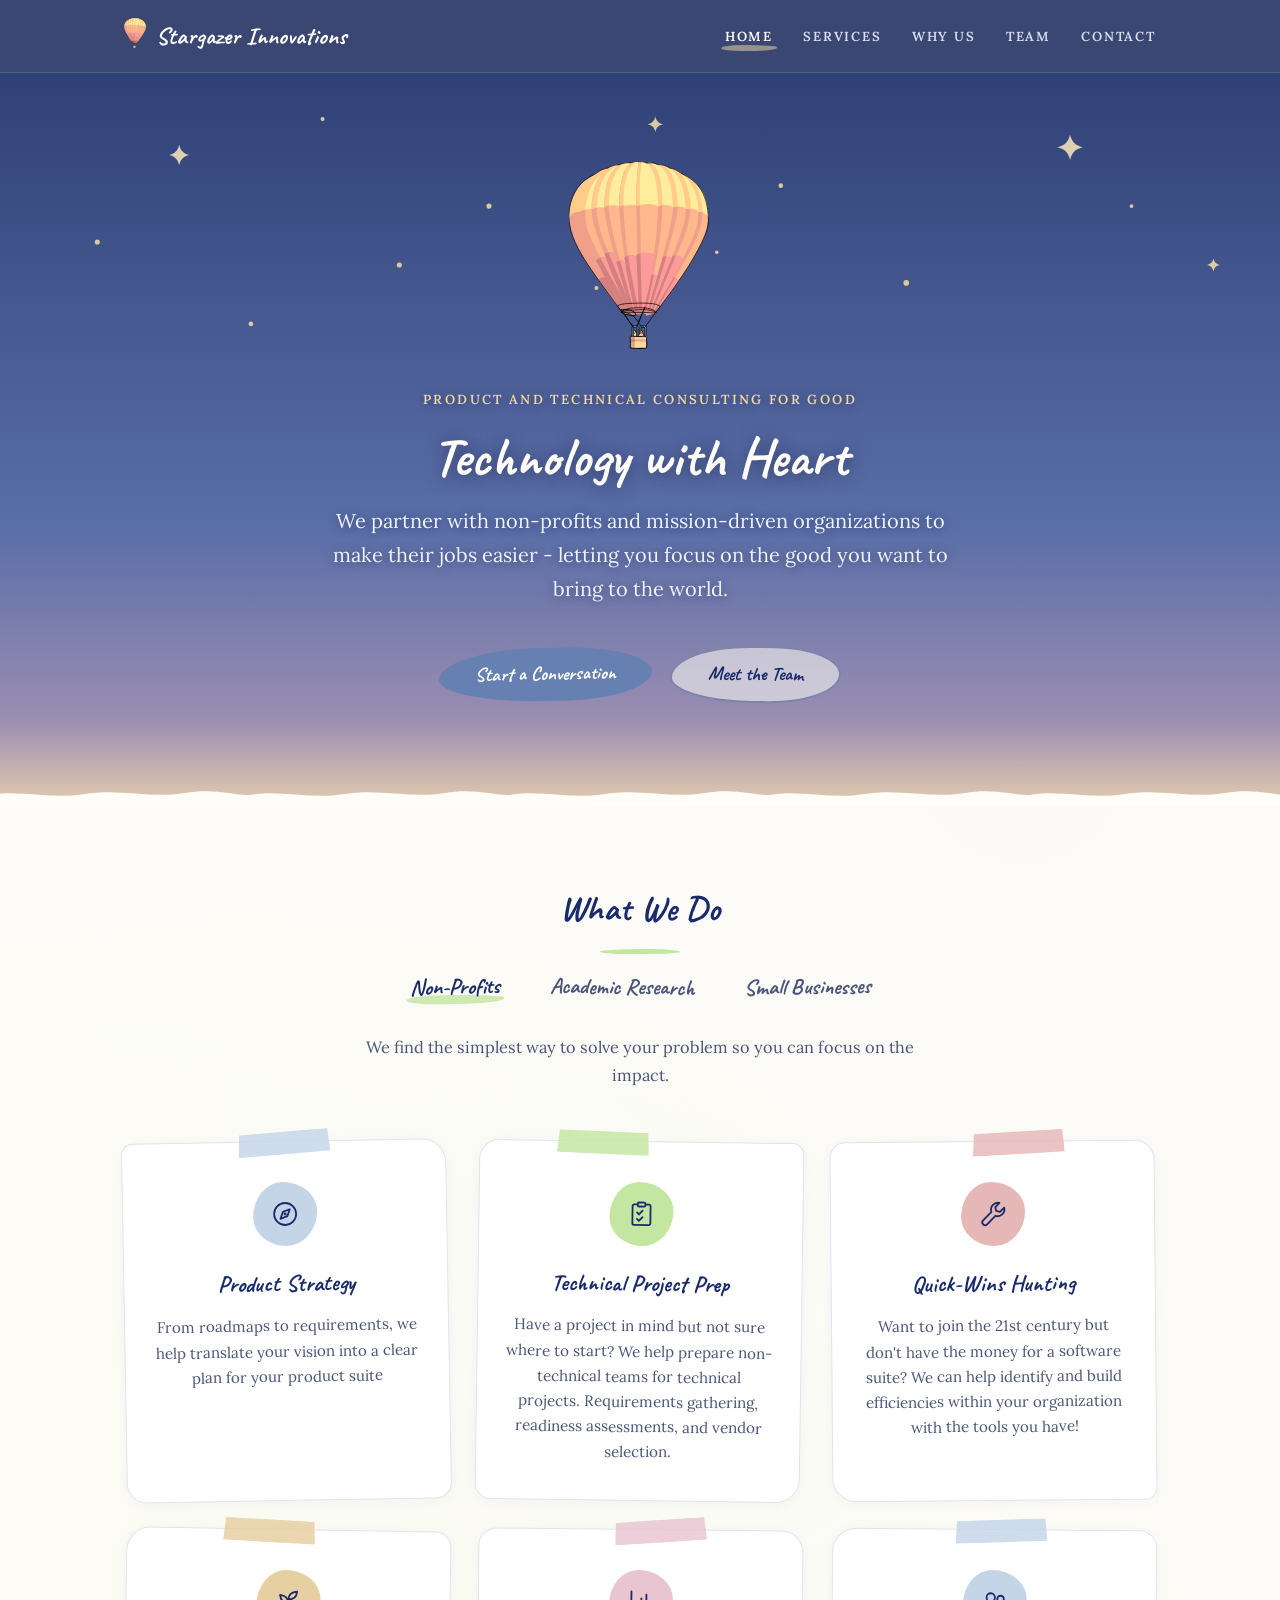
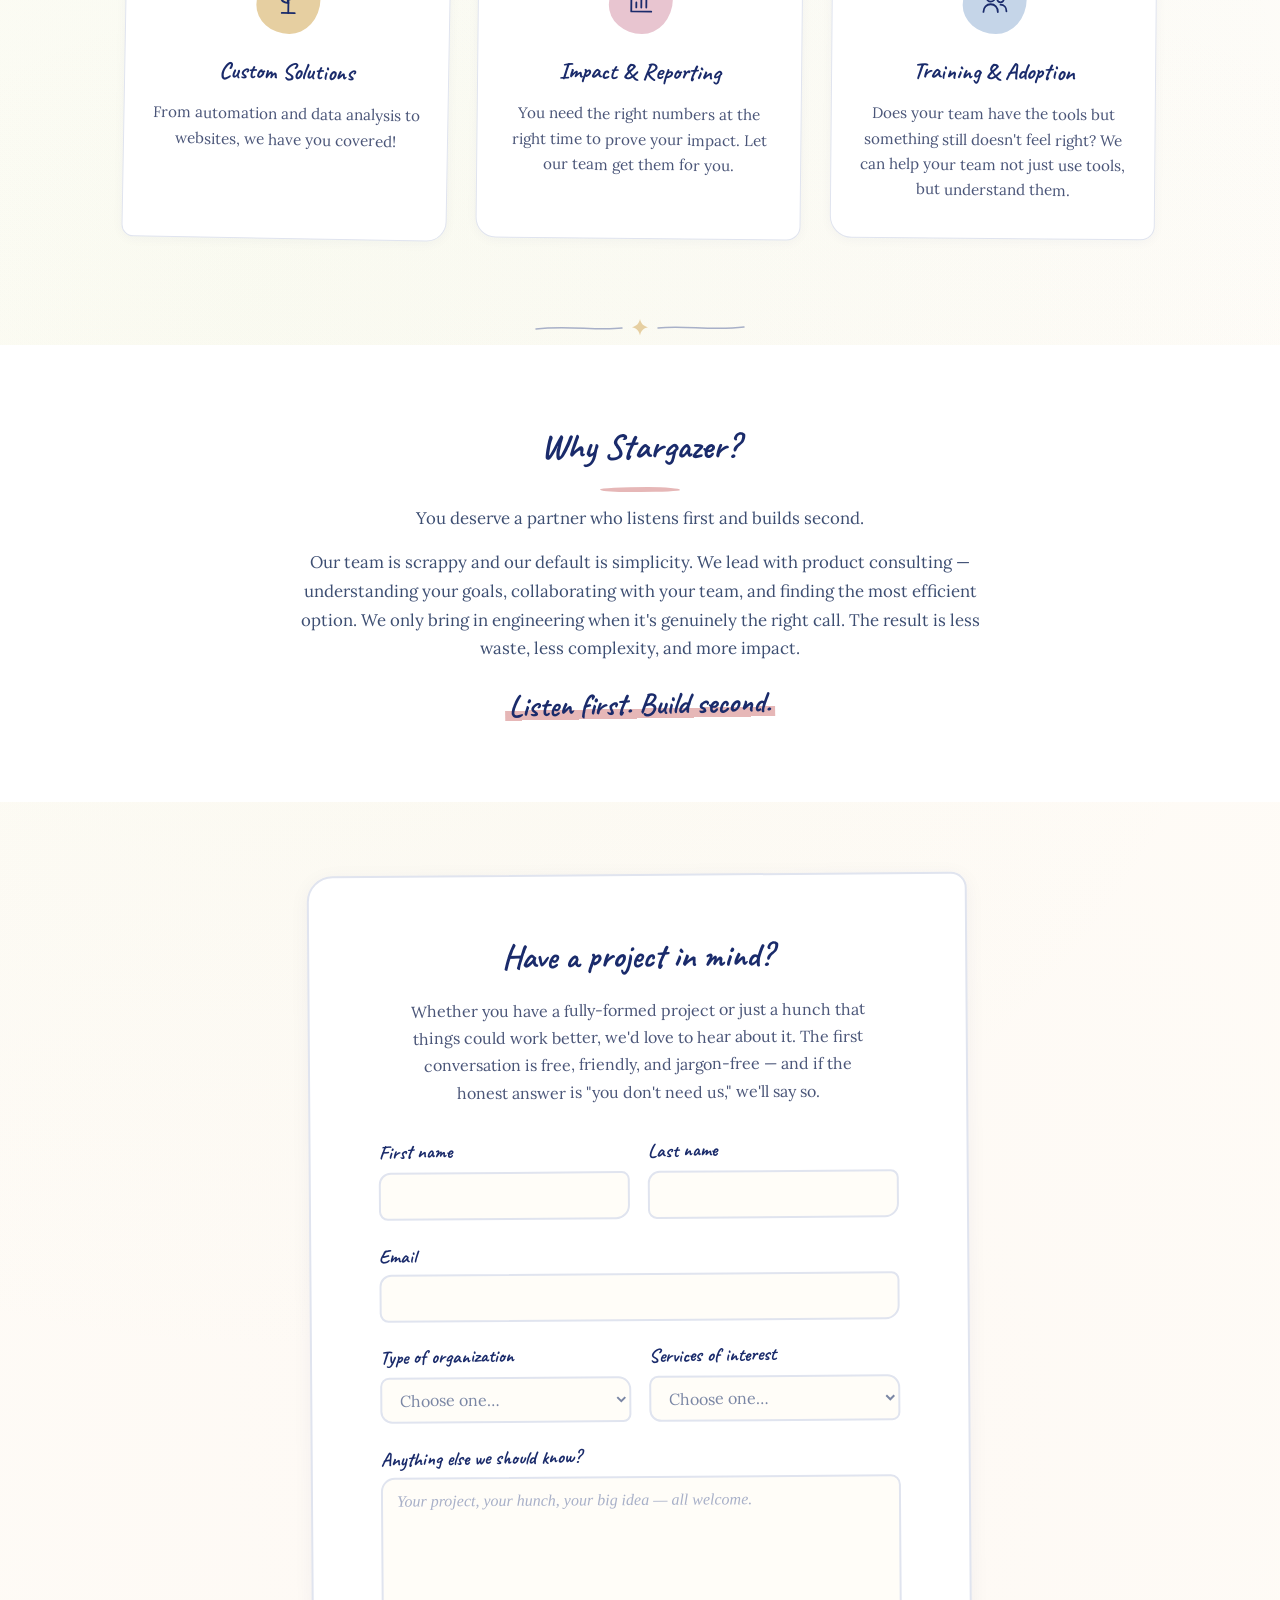
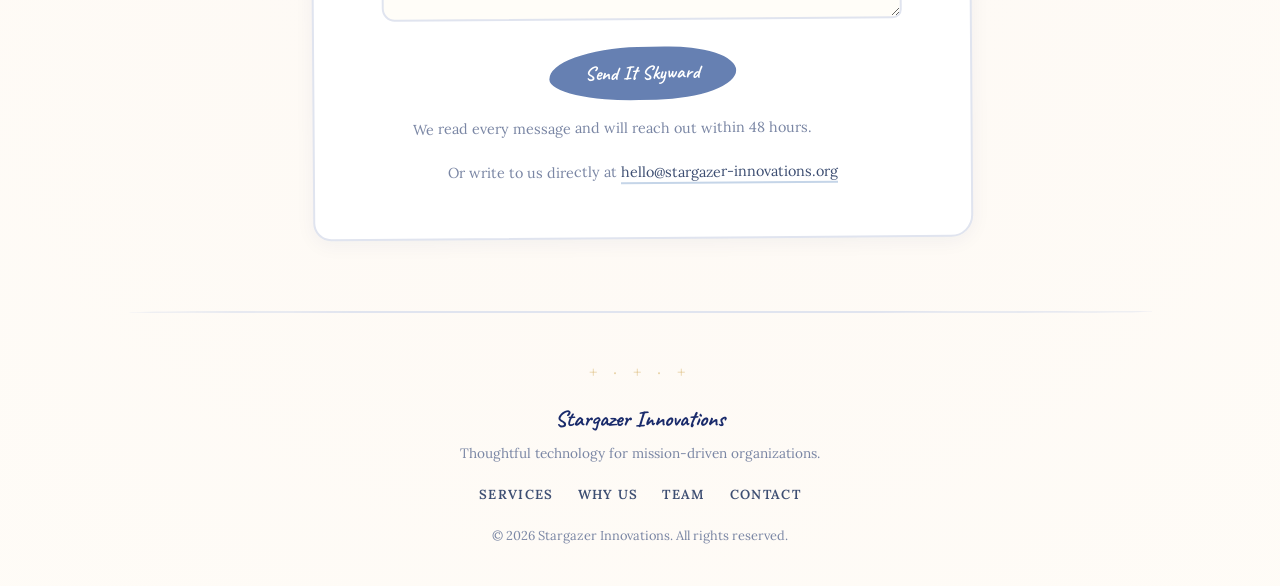
==== commit 1d38ea6e: "Add contact form" ====
--- a/index.html
+++ b/index.html
@@ -355,7 +355,59 @@
           we'd love to hear about it. The first conversation is free, friendly, and jargon-free 
           — and if the honest answer is "you don't need us," we'll say so.
         </p>
-        <a href="mailto:hello@stargazer-innovations.org" class="cta-btn">Say Hello</a>
+        <form class="contact-form" action="https://formsubmit.co/hello@stargazer-innovations.org" method="POST">
+          <input type="hidden" name="_subject" value="New inquiry from stargazer-innovations.org">
+          <input type="hidden" name="_template" value="table">
+          <input type="hidden" name="_captcha" value="false">
+          <input type="hidden" name="_next" value="https://stargazer-innovations.org/thanks.html">
+          <input type="text" name="_honey" class="honeypot" tabindex="-1" autocomplete="off" aria-hidden="true">
+
+          <div class="form-row">
+            <div class="form-field">
+              <label for="first-name">First name</label>
+              <input type="text" id="first-name" name="First Name" autocomplete="given-name" required>
+            </div>
+            <div class="form-field">
+              <label for="last-name">Last name</label>
+              <input type="text" id="last-name" name="Last Name" autocomplete="family-name" required>
+            </div>
+          </div>
+
+          <div class="form-field">
+            <label for="email">Email</label>
+            <input type="email" id="email" name="email" autocomplete="email" required>
+          </div>
+
+          <div class="form-row">
+            <div class="form-field">
+              <label for="org-type">Type of organization</label>
+              <select id="org-type" name="Type of Organization" required>
+                <option value="" disabled selected>Choose one&hellip;</option>
+                <option>Nonprofit</option>
+                <option>Small business</option>
+                <option>Other</option>
+              </select>
+            </div>
+            <div class="form-field">
+              <label for="services">Services of interest</label>
+              <select id="services" name="Services of Interest" required>
+                <option value="" disabled selected>Choose one&hellip;</option>
+                <option>Web development</option>
+                <option>Custom software</option>
+                <option>Process improvement</option>
+                <option>Product idea analysis</option>
+              </select>
+            </div>
+          </div>
+
+          <div class="form-field">
+            <label for="other-info">Anything else we should know?</label>
+            <textarea id="other-info" name="Other Info" rows="5" placeholder="Your project, your hunch, your big idea — all welcome."></textarea>
+          </div>
+
+          <button type="submit" class="cta-btn">Send It Skyward</button>
+          <p class="form-note">We read every message and will reach out within 48 hours.</p>
+        </form>
         <span class="email-note">
           Or write to us directly at
           <a href="mailto:hello@stargazer-innovations.org">hello@stargazer-innovations.org</a>
@@ -375,7 +427,7 @@
       <li><a href="index.html#services">Services</a></li>
       <li><a href="index.html#why">Why Us</a></li>
       <li><a href="team.html">Team</a></li>
-      <li><a href="mailto:hello@stargazer-innovations.org">Contact</a></li>
+      <li><a href="index.html#contact">Contact</a></li>
     </ul>
     <p class="copyright">&copy; 2026 Stargazer Innovations. All rights reserved.</p>
   </footer>
--- a/css/style.css
+++ b/css/style.css
@@ -775,6 +775,18 @@
   border-radius: 22px 14px 20px 18px;
   transform: rotate(-0.8deg);
 }
+.card:nth-child(7) {
+  border-radius: 14px 22px 18px 24px;
+  transform: rotate(0.9deg);
+}
+.card:nth-child(8) {
+  border-radius: 20px 16px 24px 12px;
+  transform: rotate(-0.7deg);
+}
+.card:nth-child(9) {
+  border-radius: 24px 18px 14px 22px;
+  transform: rotate(0.5deg);
+}
 
 .card:nth-child(1)::before {
   background: var(--blue);
@@ -805,6 +817,21 @@
   background: var(--blue);
   left: 42%;
   transform: translateX(-50%) rotate(2deg);
+}
+.card:nth-child(7)::before {
+  background: var(--green);
+  left: 54%;
+  transform: translateX(-50%) rotate(-2.5deg);
+}
+.card:nth-child(8)::before {
+  background: var(--salmon);
+  left: 46%;
+  transform: translateX(-50%) rotate(3deg);
+}
+.card:nth-child(9)::before {
+  background: var(--blue);
+  left: 52%;
+  transform: translateX(-50%) rotate(-1.5deg);
 }
 
 .card:hover {
@@ -829,6 +856,9 @@
 .card:nth-child(4) .icon { background: var(--orange); }
 .card:nth-child(5) .icon { background: var(--pink); }
 .card:nth-child(6) .icon { background: var(--blue); }
+.card:nth-child(7) .icon { background: var(--green); }
+.card:nth-child(8) .icon { background: var(--salmon); }
+.card:nth-child(9) .icon { background: var(--blue); }
 
 .card .icon svg {
   width: 32px;
@@ -921,6 +951,114 @@
   color: var(--blue-hover);
 }
 
+/* ===== Contact Form ===== */
+.contact-form {
+  max-width: 520px;
+  margin: 0 auto;
+  text-align: left;
+}
+
+.honeypot {
+  display: none;
+}
+
+.form-row {
+  display: grid;
+  grid-template-columns: 1fr 1fr;
+  gap: 0 18px;
+}
+
+.form-field {
+  margin-bottom: 18px;
+}
+
+.form-field label {
+  display: block;
+  font-family: var(--font-accent);
+  font-size: 1.2rem;
+  font-weight: 700;
+  margin-bottom: 4px;
+  transform: rotate(-0.5deg);
+}
+
+.form-field input,
+.form-field select,
+.form-field textarea {
+  width: 100%;
+  padding: 10px 14px;
+  font-family: var(--font-main);
+  font-size: 1rem;
+  line-height: 1.5;
+  color: var(--midnight);
+  background: var(--cream);
+  border: 2px solid var(--divider);
+  border-radius: 12px 8px 14px 9px;
+  transition: border-color 0.2s, box-shadow 0.2s;
+}
+
+.form-field select {
+  border-radius: 9px 13px 8px 12px;
+  cursor: pointer;
+}
+
+.form-field textarea {
+  border-radius: 14px 10px 9px 13px;
+  resize: vertical;
+}
+
+/* Placeholder option reads as a hint until a real choice is made */
+.form-field select:required:invalid {
+  color: var(--midnight-faded);
+}
+
+.form-field select option {
+  color: var(--midnight);
+}
+
+.form-field ::placeholder {
+  color: var(--midnight-ghost);
+  font-style: italic;
+}
+
+.form-field input:focus,
+.form-field select:focus,
+.form-field textarea:focus {
+  outline: none;
+  border-color: var(--blue-hover);
+  box-shadow: 0 0 0 3px rgba(102, 128, 178, 0.15);
+}
+
+/* Gentle nudge on fields left invalid after the user has touched them */
+.form-field input:user-invalid,
+.form-field select:user-invalid {
+  border-color: var(--salmon);
+}
+
+.contact-form .cta-btn {
+  display: block;
+  margin: 6px auto 0;
+  border: none;
+  cursor: pointer;
+}
+
+.contact-card .form-note {
+  margin: 16px auto 0;
+  font-size: 0.9rem;
+  color: var(--midnight-faded);
+}
+
+@media (max-width: 560px) {
+  .form-row {
+    grid-template-columns: 1fr;
+    gap: 0;
+  }
+}
+
+/* ===== Thanks Page ===== */
+.thanks-section {
+  padding-top: 96px;
+}
+
 /* ===== Team Page ===== */
 .page-hero {
   padding-bottom: 72px;
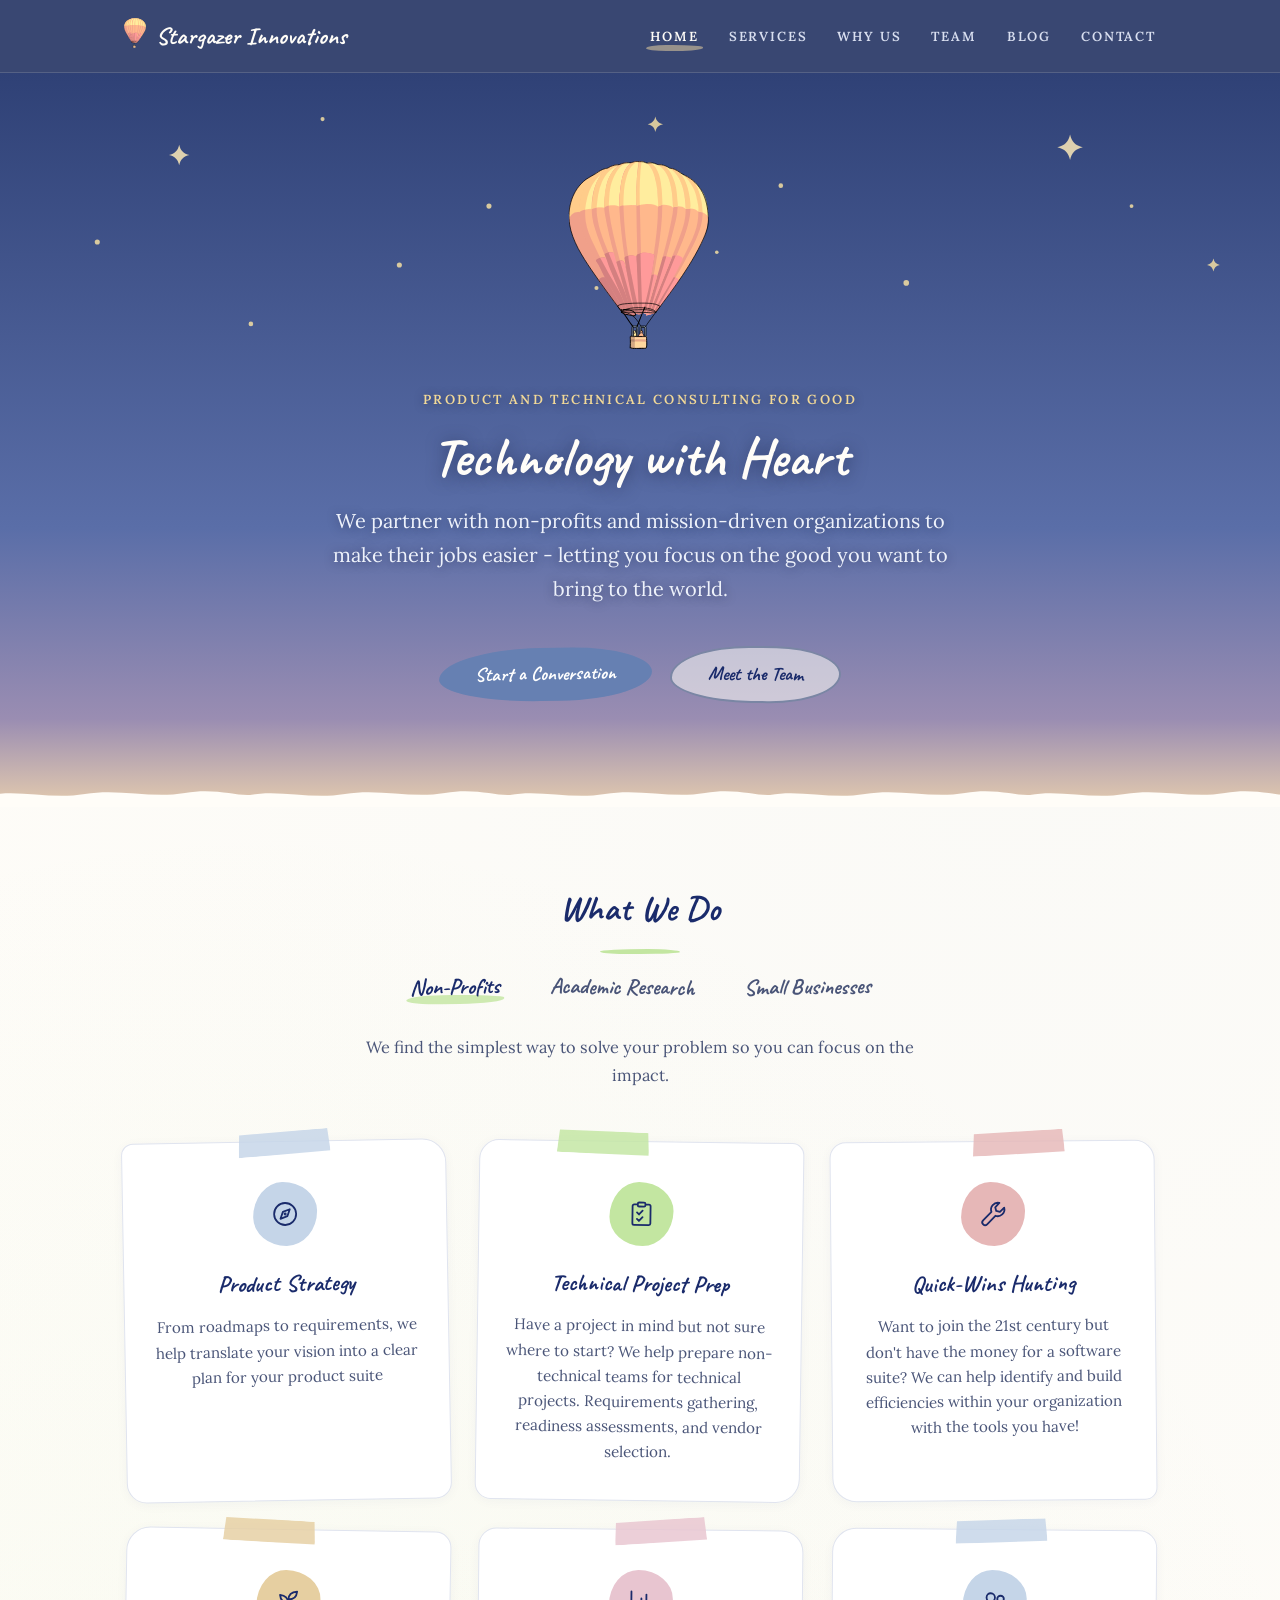
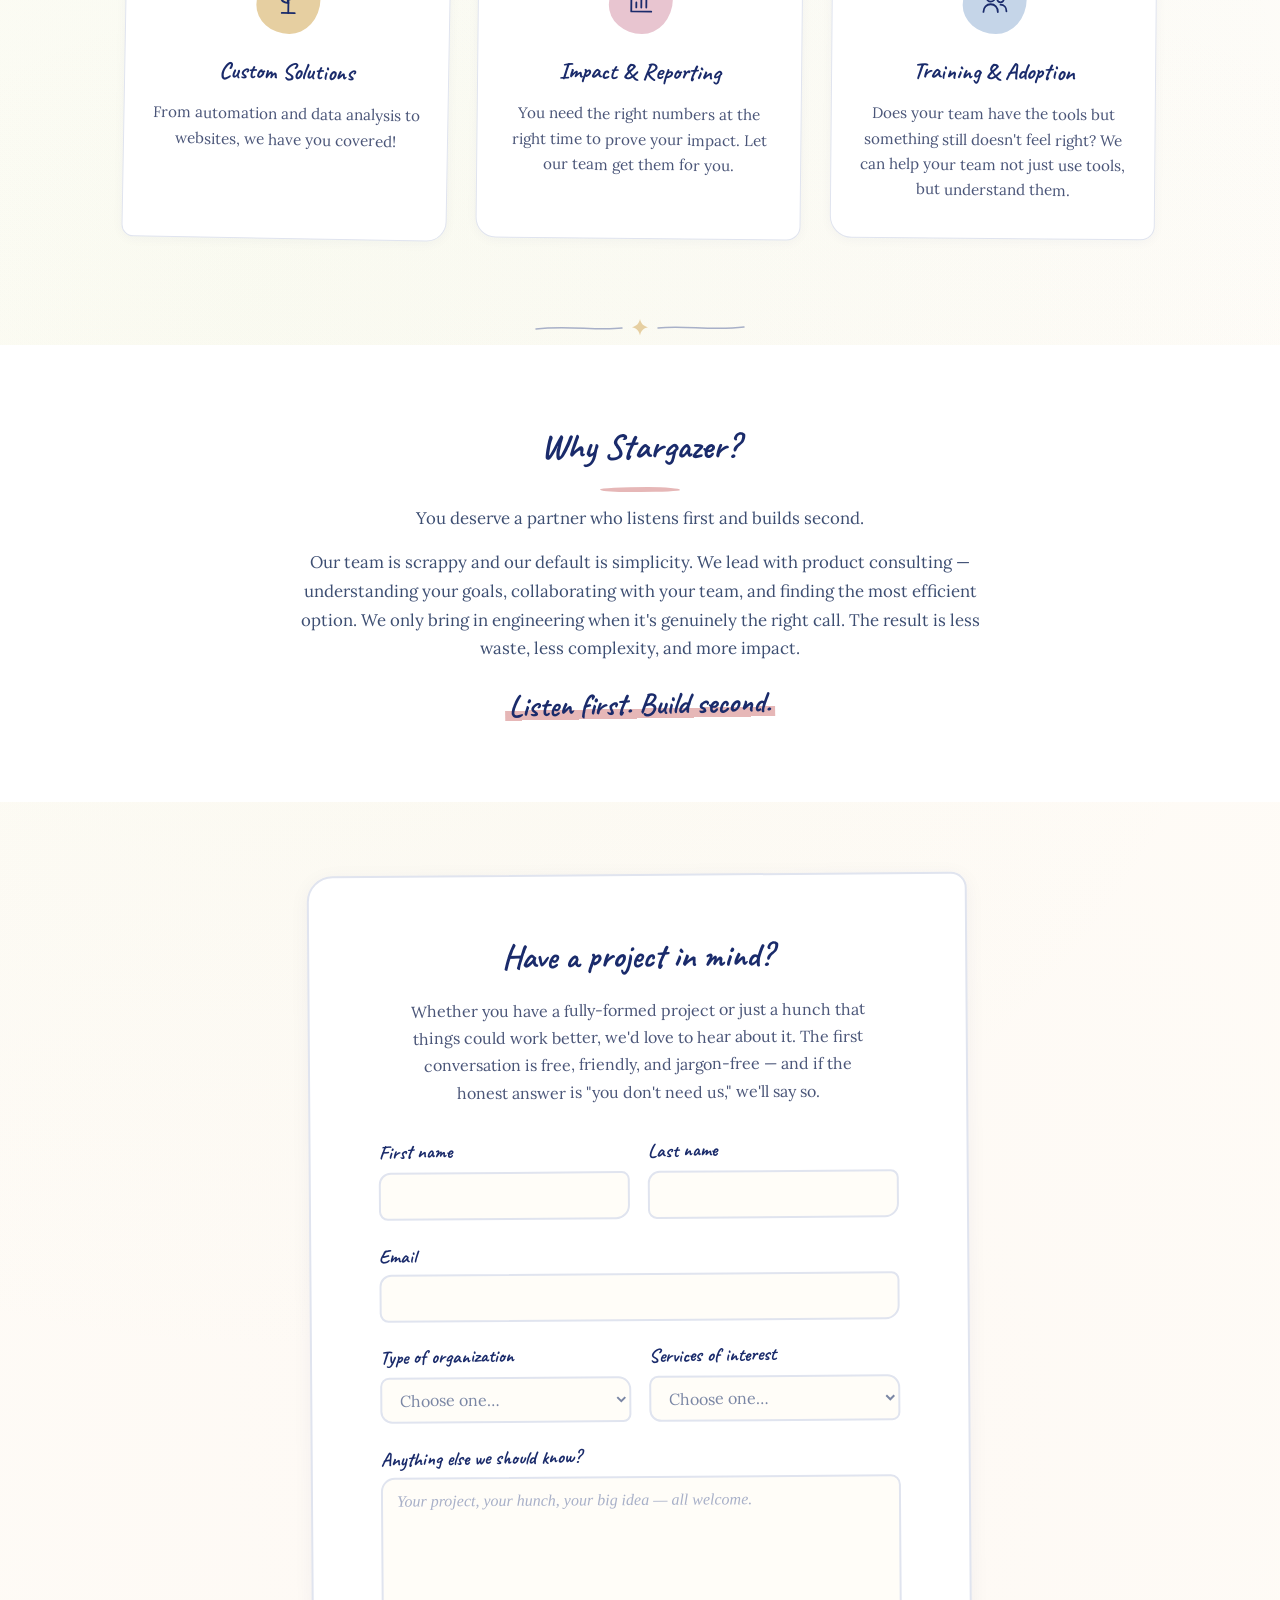
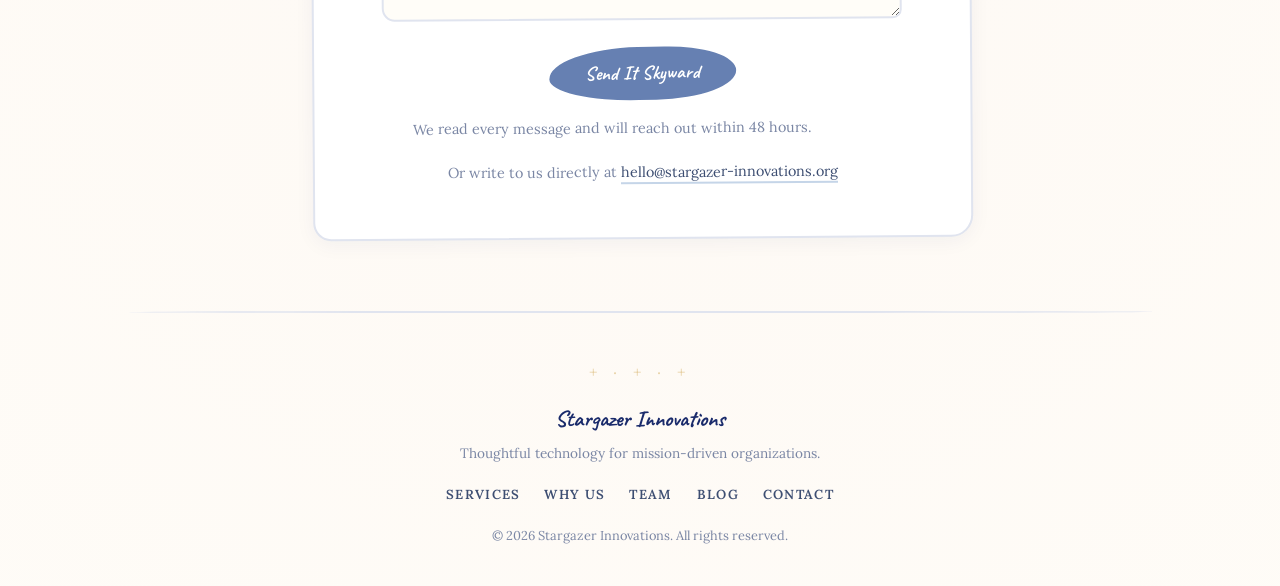
==== commit 7620d741: "Add blog" ====
--- a/index.html
+++ b/index.html
@@ -3,6 +3,14 @@
 <head>
   <meta charset="UTF-8">
   <meta name="viewport" content="width=device-width, initial-scale=1.0">
+  <!-- Google tag (gtag.js) -->
+  <script async src="https://www.googletagmanager.com/gtag/js?id=G-MH76R31J2H"></script>
+  <script>
+    window.dataLayer = window.dataLayer || [];
+    function gtag(){dataLayer.push(arguments);}
+    gtag('js', new Date());
+    gtag('config', 'G-MH76R31J2H');
+  </script>
   <title>Stargazer Innovations — Thoughtful Tech for Mission-Driven Organizations</title>
   <meta name="description" content="Stargazer Innovations is a technical consulting firm helping non-profits turn vision into reality through product strategy and purposeful technology.">
   <link rel="canonical" href="https://stargazer-innovations.org/">
@@ -33,6 +41,7 @@
         <li><a href="#services">Services</a></li>
         <li><a href="#why">Why Us</a></li>
         <li><a href="team.html">Team</a></li>
+        <li><a href="blog.html">Blog</a></li>
         <li><a href="#contact">Contact</a></li>
       </ul>
     </nav>
@@ -427,6 +436,7 @@
       <li><a href="index.html#services">Services</a></li>
       <li><a href="index.html#why">Why Us</a></li>
       <li><a href="team.html">Team</a></li>
+      <li><a href="blog.html">Blog</a></li>
       <li><a href="index.html#contact">Contact</a></li>
     </ul>
     <p class="copyright">&copy; 2026 Stargazer Innovations. All rights reserved.</p>
--- a/css/style.css
+++ b/css/style.css
@@ -1199,6 +1199,316 @@
   font-size: 0.8rem;
 }
 
+/* ===== Blog Index ===== */
+.post-list-section {
+  padding-top: 40px;
+}
+
+.post-list {
+  max-width: 760px;
+  margin: 0 auto;
+  display: flex;
+  flex-direction: column;
+  gap: 26px;
+}
+
+/* Whole card is one link — keeps the list keyboard-friendly and tidy */
+.post-card {
+  display: block;
+  background: var(--white);
+  color: var(--midnight);
+  padding: 30px 32px 26px;
+  border: 1px solid var(--divider);
+  box-shadow: 0 2px 12px rgba(26, 43, 107, 0.04);
+  position: relative;
+  overflow: hidden;
+  transition: transform 0.3s, box-shadow 0.3s;
+}
+
+/* A wobbly colored spine down the left edge — cycles through the pastels */
+.post-card::before {
+  content: '';
+  position: absolute;
+  top: 12px;
+  bottom: 12px;
+  left: 0;
+  width: 6px;
+  border-radius: 0 6px 6px 0 / 0 40% 60% 0;
+}
+
+.post-card:hover {
+  transform: rotate(0deg) translateY(-3px);
+  box-shadow: 0 8px 28px rgba(26, 43, 107, 0.09);
+  color: var(--midnight);
+}
+
+/* Cards cycle color + tilt in fours so any number of posts stays varied */
+.post-card:nth-child(4n+1) { border-radius: 14px 24px 16px 20px; transform: rotate(-0.6deg); }
+.post-card:nth-child(4n+2) { border-radius: 22px 14px 22px 16px; transform: rotate(0.6deg); }
+.post-card:nth-child(4n+3) { border-radius: 18px 22px 14px 22px; transform: rotate(-0.4deg); }
+.post-card:nth-child(4n+4) { border-radius: 24px 16px 20px 14px; transform: rotate(0.5deg); }
+
+.post-card:nth-child(4n+1)::before { background: var(--blue); }
+.post-card:nth-child(4n+2)::before { background: var(--green); }
+.post-card:nth-child(4n+3)::before { background: var(--salmon); }
+.post-card:nth-child(4n+4)::before { background: var(--orange); }
+
+.post-card__meta {
+  font-family: var(--font-main);
+  font-weight: 600;
+  font-size: 0.72rem;
+  letter-spacing: 0.14em;
+  text-transform: uppercase;
+  color: var(--midnight-faded);
+  margin-bottom: 8px;
+}
+
+.post-card__dot {
+  margin: 0 6px;
+  color: var(--midnight-ghost);
+}
+
+.post-card__tag {
+  color: var(--blue-active);
+}
+
+.post-card__title {
+  font-family: var(--font-accent);
+  font-size: 1.9rem;
+  line-height: 1.15;
+  margin-bottom: 8px;
+}
+
+.post-card:hover .post-card__title {
+  color: var(--blue-hover);
+}
+
+.post-card__excerpt {
+  font-size: 0.98rem;
+  color: var(--midnight-muted);
+  line-height: 1.65;
+  margin-bottom: 14px;
+}
+
+.post-card__more {
+  font-family: var(--font-accent);
+  font-weight: 700;
+  font-size: 1.15rem;
+  color: var(--blue-active);
+}
+
+/* ===== Blog Post (article) ===== */
+.post {
+  max-width: 720px;
+  margin: 0 auto;
+  padding: 64px 24px 24px;
+}
+
+.post-header {
+  text-align: center;
+  margin-bottom: 4px;
+}
+
+/* Sparkle divider ties the headline into the body, like the rest of the site */
+.post .sparkle-divider {
+  margin: 10px 0 34px;
+}
+
+.post-back {
+  display: inline-block;
+  font-family: var(--font-main);
+  font-weight: 600;
+  font-size: 0.78rem;
+  letter-spacing: 0.14em;
+  text-transform: uppercase;
+  color: var(--midnight-faded);
+  margin-bottom: 24px;
+}
+
+.post-back:hover {
+  color: var(--blue-hover);
+}
+
+.post-category {
+  font-family: var(--font-main);
+  font-weight: 600;
+  font-size: 0.76rem;
+  letter-spacing: 0.16em;
+  text-transform: uppercase;
+  color: var(--blue-active);
+  margin-bottom: 10px;
+}
+
+.post-title {
+  font-family: var(--font-accent);
+  font-size: clamp(2.1rem, 5vw, 3rem);
+  font-weight: 700;
+  line-height: 1.12;
+  margin-bottom: 16px;
+}
+
+.post-meta {
+  font-family: var(--font-main);
+  font-weight: 600;
+  font-size: 0.78rem;
+  letter-spacing: 0.1em;
+  text-transform: uppercase;
+  color: var(--midnight-faded);
+}
+
+.post-meta__dot {
+  margin: 0 8px;
+  color: var(--midnight-ghost);
+}
+
+/* --- Article body typography --- */
+.post-body {
+  font-size: 1.08rem;
+  line-height: 1.8;
+  color: var(--midnight-light);
+}
+
+.post-body > * + * {
+  margin-top: 1.15em;
+}
+
+.post-lede {
+  font-size: 1.25rem;
+  line-height: 1.6;
+  color: var(--midnight);
+}
+
+.post-body h2 {
+  font-family: var(--font-accent);
+  font-size: 1.85rem;
+  line-height: 1.2;
+  color: var(--midnight);
+  margin-top: 1.7em;
+}
+
+.post-body h3 {
+  font-family: var(--font-accent);
+  font-size: 1.45rem;
+  line-height: 1.25;
+  color: var(--midnight);
+  margin-top: 1.4em;
+}
+
+.post-body a {
+  color: var(--midnight);
+  border-bottom: 2px solid var(--blue);
+  padding-bottom: 1px;
+}
+
+.post-body a:hover {
+  color: var(--blue-hover);
+  border-color: var(--blue-hover);
+}
+
+.post-body strong { font-weight: 700; }
+
+.post-body ul,
+.post-body ol {
+  padding-left: 1.4em;
+}
+
+.post-body li + li {
+  margin-top: 0.4em;
+}
+
+.post-body blockquote {
+  font-family: var(--font-main);
+  font-style: italic;
+  font-size: 1.15rem;
+  color: var(--midnight-muted);
+  border-left: 4px solid var(--salmon);
+  border-radius: 0 10px 10px 0 / 0 50% 50% 0;
+  padding: 4px 0 4px 22px;
+  margin-left: 4px;
+}
+
+.post-body code {
+  font-family: 'SFMono-Regular', ui-monospace, 'Menlo', 'Consolas', monospace;
+  font-size: 0.9em;
+  background: var(--cream);
+  border: 1px solid var(--divider);
+  border-radius: 6px;
+  padding: 1px 6px;
+}
+
+.post-body pre {
+  background: var(--cream);
+  border: 1px solid var(--divider);
+  border-radius: 12px 9px 13px 8px;
+  padding: 18px 20px;
+  overflow-x: auto;
+  line-height: 1.6;
+}
+
+.post-body pre code {
+  background: none;
+  border: none;
+  padding: 0;
+  font-size: 0.88rem;
+}
+
+.post-figure {
+  margin: 1.6em 0;
+}
+
+.post-figure img {
+  border-radius: 16px 10px 18px 12px;
+  border: 1px solid var(--divider);
+  box-shadow: 0 4px 20px rgba(26, 43, 107, 0.06);
+}
+
+.post-figure figcaption {
+  margin-top: 10px;
+  font-size: 0.85rem;
+  font-style: italic;
+  color: var(--midnight-faded);
+  text-align: center;
+}
+
+.post-rule {
+  border: none;
+  height: 2px;
+  width: 120px;
+  margin: 2em auto;
+  background: var(--divider);
+  border-radius: 40% 60% 50% 40% / 60% 40% 60% 50%;
+}
+
+/* --- End-of-post footer: share + CTA --- */
+.post-footer {
+  max-width: 720px;
+  margin: 48px auto 0;
+  padding: 0 24px;
+}
+
+.post-cta {
+  background: var(--white);
+  border: 2px solid var(--divider);
+  border-radius: 24px 16px 22px 18px;
+  padding: 40px 32px;
+  text-align: center;
+  transform: rotate(-0.4deg);
+  box-shadow: 0 4px 20px rgba(26, 43, 107, 0.05);
+}
+
+.post-cta h2 {
+  font-family: var(--font-accent);
+  font-size: 1.9rem;
+  font-weight: 700;
+  margin-bottom: 10px;
+}
+
+.post-cta p {
+  color: var(--midnight-muted);
+  max-width: 440px;
+  margin: 0 auto 24px;
+}
+
 /* ===== Reduced Motion ===== */
 @media (prefers-reduced-motion: reduce) {
   html {
@@ -1289,4 +1599,24 @@
   .team-grid {
     grid-template-columns: 1fr;
   }
-}
+
+  .post-card {
+    padding: 24px 22px 22px;
+  }
+
+  .post-card__title {
+    font-size: 1.7rem;
+  }
+
+  .post {
+    padding-top: 40px;
+  }
+
+  .post-body {
+    font-size: 1.04rem;
+  }
+
+  .post-cta {
+    padding: 32px 22px;
+  }
+}
